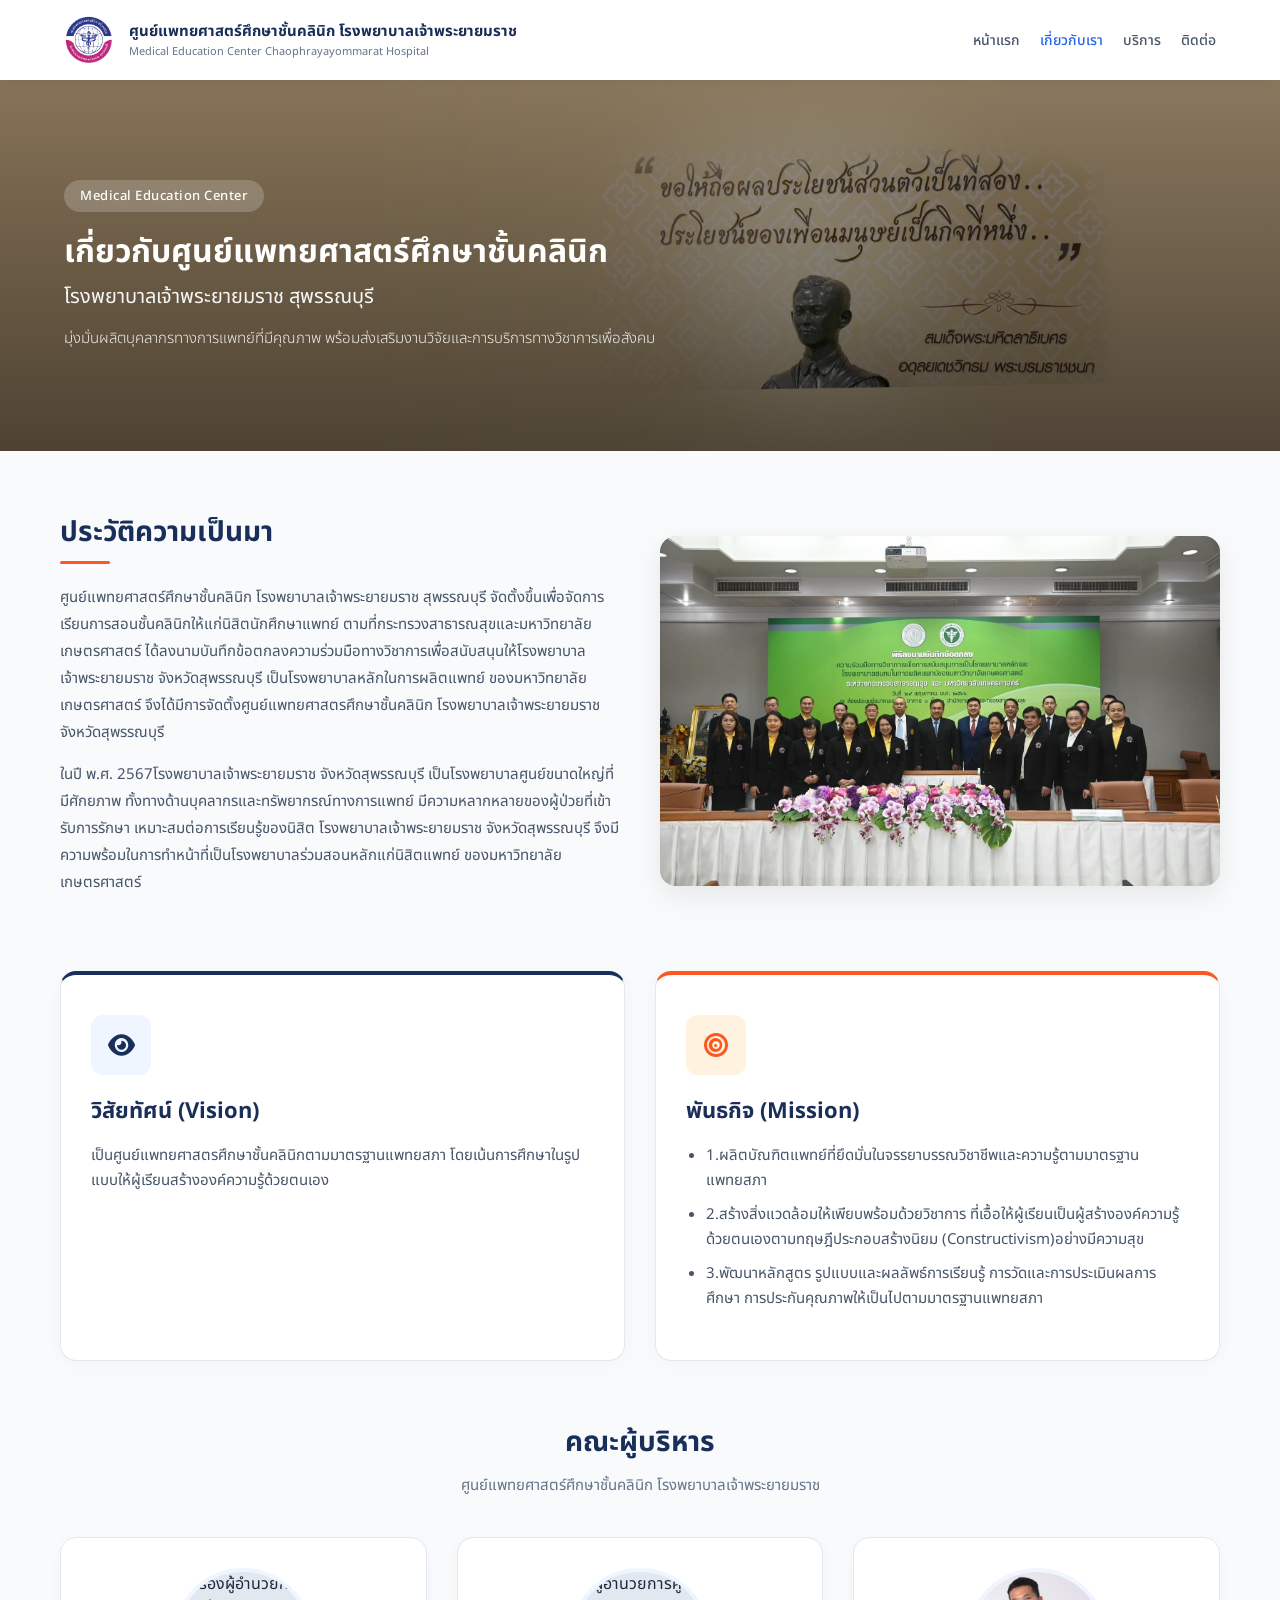
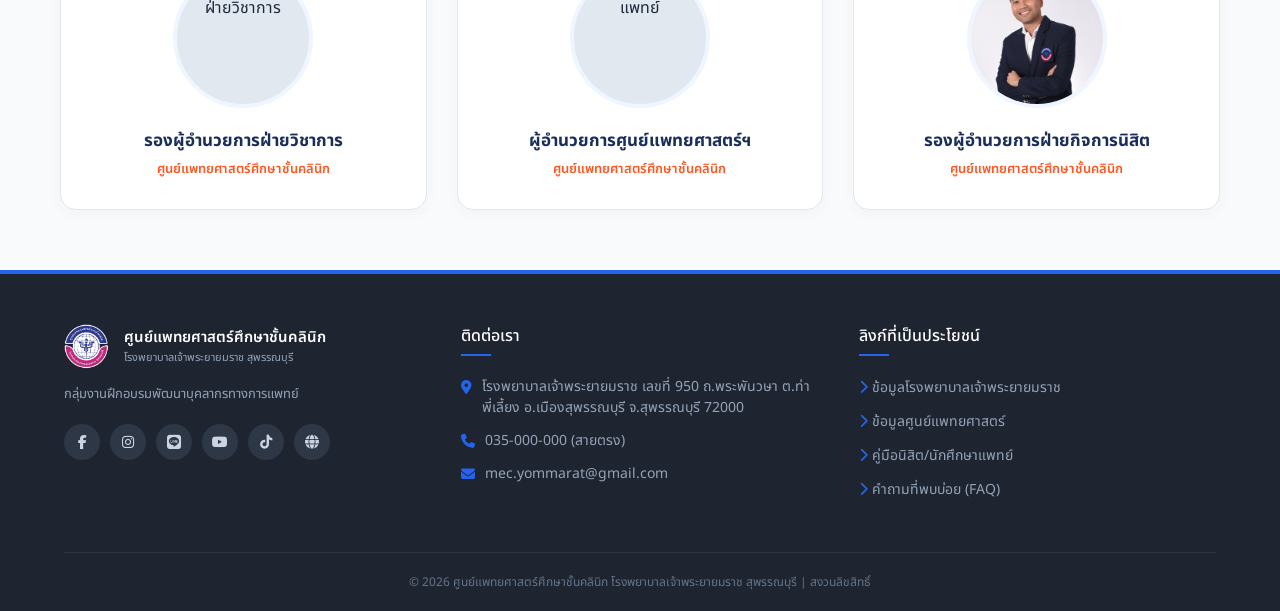
==== about.html @ f5c7bb31 "Add files via upload" ====
<!DOCTYPE html>
<html lang="th">
<head>
    <meta charset="UTF-8">
    <meta name="viewport" content="width=device-width, initial-scale=1.0">
    <title>เกี่ยวกับเรา - ศูนย์แพทยศาสตร์ศึกษาชั้นคลินิก</title>
    
    <!-- ฟอนต์ Noto Sans Thai และ Font Awesome -->
    <link rel="preconnect" href="https://fonts.googleapis.com">
    <link href="https://fonts.googleapis.com/css2?family=Noto+Sans+Thai:wght@300;400;500;600;700&display=swap" rel="stylesheet">
    <link rel="stylesheet" href="https://cdnjs.cloudflare.com/ajax/libs/font-awesome/6.4.0/css/all.min.css">
    
    <style>
        * {
            box-sizing: border-box;
            margin: 0;
            padding: 0;
        }

        body {
            font-family: 'Noto Sans Thai', sans-serif;
            background-color: #f8fafc;
            color: #1e293b;
            display: flex;
            flex-direction: column;
            min-height: 100vh;
        }

        /* --- Navbar Styles --- */
        .navbar {
            background-color: #ffffff;
            box-shadow: 0 2px 10px rgba(0,0,0,0.05);
            padding: 15px 5%;
            display: flex;
            justify-content: space-between;
            align-items: center;
            position: sticky;
            top: 0;
            z-index: 1000;
        }
        .logo-box {
            display: flex;
            align-items: center;
            gap: 15px;
        }
        .logo-box img {
            height: 50px;
            width: auto;
        }
        .logo-box h3 {
            font-size: 15px;
            color: #1a2e5a;
            font-weight: 700;
            margin: 0;
        }
        .logo-box p {
            font-size: 11px;
            color: #64748b;
            margin: 0;
        }
        .navbar ul {
            display: flex;
            list-style: none;
            gap: 20px;
        }
        .navbar a {
            color: #475569;
            text-decoration: none;
            font-size: 14px;
            font-weight: 500;
            transition: color 0.2s;
        }
        .navbar a:hover, .navbar a.active {
            color: #2563eb;
        }

        /* --- Hero Section Styles --- */
        .hero {
            background: linear-gradient(rgba(0, 0, 0, 0.3),rgba(0, 0, 0, 0.6)), url('Home.jpg') no-repeat center center/cover;
            padding: 100px 5%;
            color: #ffffff;
            position: relative;
            text-align: left;
            display: flex;
            justify-content: flex-start;
            align-items: center;
        }
        .hero-content {
            max-width: 800px;
            width: 100%;
        }
        .hero-tag {
            background: rgba(255, 255, 255, 0.2);
            padding: 6px 16px;
            border-radius: 20px;
            font-size: 13px;
            font-weight: 500;
            letter-spacing: 0.5px;
            display: inline-block;
            margin-bottom: 20px;
            backdrop-filter: blur(4px);
        }
        .hero h1 {
            font-size: 32px;
            font-weight: 700;
            margin-bottom: 8px;
            line-height: 1.3;
        }
        .hero h2 {
            font-size: 20px;
            font-weight: 400;
            margin-bottom: 15px;
            opacity: 0.95;
        }
        .hero p {
            font-size: 15px;
            font-weight: 300;
            line-height: 1.6;
            opacity: 0.9;
        }

        /* --- About Main Section --- */
        .about-section {
            max-width: 1200px;
            width: 100%;
            margin: 0 auto;
            padding: 60px 20px;
            flex: 1;
        }

        /* ประวัติความเป็นมา */
        .history-grid {
            display: grid;
            grid-template-columns: 1fr 1fr;
            gap: 40px;
            align-items: center;
            margin-bottom: 60px;
        }
        .history-text h2 {
            font-size: 28px;
            color: #1a2e5a;
            font-weight: 700;
            margin-bottom: 20px;
            position: relative;
            padding-bottom: 10px;
        }
        .history-text h2::after {
            content: '';
            position: absolute;
            left: 0;
            bottom: 0;
            width: 50px;
            height: 3px;
            background-color: #ff5722;
            border-radius: 2px;
        }
        .history-text p {
            font-size: 15px;
            color: #475569;
            line-height: 1.8;
            margin-bottom: 15px;
        }
        .history-img {
            border-radius: 16px;
            overflow: hidden;
            box-shadow: 0 10px 30px rgba(0,0,0,0.08);
            height: 350px;
            background-color: #cbd5e1;
        }
        .history-img img {
            width: 100%;
            height: 100%;
            object-fit: cover;
        }

        /* วิสัยทัศน์ & พันธกิจ (Vision & Mission) */
        .vm-grid {
            display: grid;
            grid-template-columns: 1fr 1fr;
            gap: 30px;
            margin-bottom: 60px;
        }
        .vm-card {
            background: #ffffff;
            padding: 40px 30px;
            border-radius: 16px;
            box-shadow: 0 4px 20px rgba(0,0,0,0.03);
            border: 1px solid #e2e8f0;
            border-top: 4px solid #1a2e5a;
            transition: transform 0.2s;
        }
        .vm-card:hover {
            transform: translateY(-5px);
        }
        .vm-card.mission {
            border-top-color: #ff5722;
        }
        .vm-icon {
            width: 60px;
            height: 60px;
            border-radius: 12px;
            background: #eff6ff;
            color: #1a2e5a;
            display: flex;
            align-items: center;
            justify-content: center;
            font-size: 24px;
            margin-bottom: 20px;
        }
        .vm-card.mission .vm-icon {
            background: #fff3e0;
            color: #ff5722;
        }
        .vm-card h3 {
            font-size: 22px;
            color: #1a2e5a;
            font-weight: 700;
            margin-bottom: 15px;
        }
        .vm-card p, .vm-card ul {
            font-size: 15px;
            color: #475569;
            line-height: 1.7;
        }
        .vm-card ul {
            padding-left: 20px;
        }
        .vm-card ul li {
            margin-bottom: 8px;
        }

        /* ผู้บริหารองค์กร (Executive Team) */
        .exec-section {
            text-align: center;
        }
        .exec-section h2 {
            font-size: 28px;
            color: #1a2e5a;
            font-weight: 700;
            margin-bottom: 10px;
        }
        .exec-subtitle {
            font-size: 15px;
            color: #64748b;
            margin-bottom: 40px;
        }
        .exec-grid {
            display: grid;
            grid-template-columns: repeat(auto-fit, minmax(260px, 1fr));
            gap: 30px;
        }
        .exec-card {
            background: #ffffff;
            border-radius: 16px;
            padding: 30px 20px;
            box-shadow: 0 4px 15px rgba(0,0,0,0.03);
            border: 1px solid #e2e8f0;
            transition: transform 0.2s;
        }
        .exec-card:hover {
            transform: translateY(-5px);
        }
        .exec-avatar {
            width: 140px;
            height: 140px;
            border-radius: 50%;
            margin: 0 auto 20px auto;
            overflow: hidden;
            background-color: #e2e8f0;
            border: 4px solid #eff6ff;
        }
        .exec-avatar img {
            width: 100%;
            height: 100%;
            object-fit: cover;
        }
        .exec-card h4 {
            font-size: 17px;
            color: #1a2e5a;
            font-weight: 700;
            margin-bottom: 5px;
        }
        .exec-card p {
            font-size: 13px;
            color: #ff5722;
            font-weight: 600;
        }

        /* --- Footer Styles --- */
        .footer {
            background-color: #1e2530;
            color: #94a3b8;
            padding: 50px 5% 20px 5%;
            font-size: 14px;
            border-top: 4px solid #2563eb;
            margin-top: auto;
        }
        .footer-container {
            display: flex;
            justify-content: space-between;
            flex-wrap: wrap;
            gap: 40px;
            max-width: 1200px;
            margin: 0 auto 40px auto;
        }
        .footer-col {
            flex: 1;
            min-width: 280px;
        }
        .footer-logo {
            display: flex;
            align-items: center;
            gap: 15px;
            margin-bottom: 15px;
        }
        .footer-logo img {
            height: 45px;
        }
        .footer-logo h4 {
            color: #ffffff;
            font-size: 15px;
            margin: 0;
            font-weight: 600;
        }
        .footer-logo p {
            font-size: 11px;
            margin: 0;
        }
        .footer-desc {
            font-size: 13px;
            margin-bottom: 20px;
            line-height: 1.6;
        }
        .footer-social {
            display: flex;
            gap: 10px;
        }
        .footer-social a {
            background: #2e3746;
            color: #cbd5e1;
            width: 36px;
            height: 36px;
            border-radius: 50%;
            display: flex;
            align-items: center;
            justify-content: center;
            text-decoration: none;
            transition: background 0.2s, color 0.2s;
        }
        .footer-social a:hover {
            background: #2563eb;
            color: #fff;
        }
        .footer-col h3 {
            color: #ffffff;
            font-size: 16px;
            margin-bottom: 20px;
            font-weight: 500;
            position: relative;
            padding-bottom: 8px;
        }
        .footer-col h3::after {
            content: '';
            position: absolute;
            left: 0;
            bottom: 0;
            width: 30px;
            height: 2px;
            background-color: #2563eb;
        }
        .footer-col ul {
            list-style: none;
        }
        .footer-col ul li {
            margin-bottom: 12px;
            display: flex;
            align-items: flex-start;
            gap: 10px;
            line-height: 1.5;
        }
        .footer-col ul li i {
            color: #2563eb;
            margin-top: 4px;
        }
        .footer-links a {
            color: #94a3b8;
            text-decoration: none;
            transition: color 0.2s;
        }
        .footer-links a:hover {
            color: #ffffff;
        }
        .footer-bottom {
            text-align: center;
            padding-top: 20px;
            border-top: 1px solid #2e3746;
            font-size: 12px;
            color: #64748b;
        }

        /* 📱 เพิ่มและปรับปรุงระบบ Responsive สำหรับสมาร์ตโฟนเต็มรูปแบบ */
@media (max-width: 768px) {
    /* 1. ปรับ Navbar และโลโก้ให้พอดีจอมือถือ */
    .navbar {
        flex-direction: column;
        gap: 15px;
        padding: 15px 20px;
    }
    .logo-box {
        flex-direction: row;
        text-align: left;
    }
    .logo-box h3 {
        font-size: 13px;
    }
    .logo-box p {
        font-size: 10px;
    }
    .navbar ul {
        gap: 12px;
        flex-wrap: wrap;
        justify-content: center;
        width: 100%;
    }
    .navbar a {
        font-size: 13px;
    }

    /* 2. ปรับ Hero Banner ย่อสเกลตัวอักษรและระยะ Padding */
    .hero {
        padding: 60px 20px;
    }
    .hero h1 {
        font-size: 24px;
    }
    .hero h2 {
        font-size: 16px;
    }
    .hero p {
        font-size: 14px;
    }

    /* 3. จัดระเบียบเนื้อหาประวัติ วิสัยทัศน์ และคณะผู้บริหารเป็นแนวตั้ง */
    .history-grid, .vm-grid {
        grid-template-columns: 1fr;
        gap: 25px;
    }
    .history-img {
        height: 220px;
    }
    .vm-card {
        padding: 25px 20px;
    }
    .exec-grid {
        grid-template-columns: 1fr;
        gap: 20px;
    }

    /* 4. ปรับ Footer ให้เรียงลงมาพอดีมือถือ */
    .footer-container {
        flex-direction: column;
        gap: 30px;
    }
    .footer-col {
        min-width: 100%;
    }
        }
    </style>
</head>
<body>

    <!-- Navbar -->
    <nav class="navbar">
        <div class="logo-box">
            <img src="logo_mec.png" alt="MEC Logo">
            <div>
                <h3>ศูนย์แพทยศาสตร์ศึกษาชั้นคลินิก โรงพยาบาลเจ้าพระยายมราช</h3>
                <p>Medical Education Center Chaophrayayommarat Hospital</p>
            </div>
        </div>
        <ul>
            <li><a href="index.html">หน้าแรก</a></li>
            <li><a href="about.html" class="active">เกี่ยวกับเรา</a></li>
            <li><a href="service.html">บริการ</a></li>
            <li><a href="#">ติดต่อ</a></li>
        </ul>
    </nav>

    <!-- Hero Banner -->
    <section class="hero">
        <div class="hero-content">
            <span class="hero-tag">Medical Education Center</span>
            <h1>เกี่ยวกับศูนย์แพทยศาสตร์ศึกษาชั้นคลินิก</h1>
            <h2>โรงพยาบาลเจ้าพระยายมราช สุพรรณบุรี</h2>
            <p>มุ่งมั่นผลิตบุคลากรทางการแพทย์ที่มีคุณภาพ พร้อมส่งเสริมงานวิจัยและการบริการทางวิชาการเพื่อสังคม</p>
        </div>
    </section>

    <!-- About Main Section -->
    <main class="about-section">
        
        <!-- ประวัติความเป็นมา -->
        <div class="history-grid">
            <div class="history-text">
                <h2>ประวัติความเป็นมา</h2>
                <p>ศูนย์แพทยศาสตร์ศึกษาชั้นคลินิก โรงพยาบาลเจ้าพระยายมราช สุพรรณบุรี จัดตั้งขึ้นเพื่อจัดการเรียนการสอนชั้นคลินิกให้แก่นิสิตนักศึกษาแพทย์ ตามที่กระทรวงสาธารณสุขและมหาวิทยาลัยเกษตรศาสตร์ ได้ลงนามบันทึกข้อตกลงความร่วมมือทางวิชาการเพื่อสนับสนุนให้โรงพยาบาลเจ้าพระยายมราช จังหวัดสุพรรณบุรี เป็นโรงพยาบาลหลักในการผลิตแพทย์ ของมหาวิทยาลัยเกษตรศาสตร์ จึงได้มีการจัดตั้งศูนย์แพทยศาสตรศึกษาชั้นคลินิก โรงพยาบาลเจ้าพระยายมราช จังหวัดสุพรรณบุรี</p>
                <p>ในปี พ.ศ. 2567โรงพยาบาลเจ้าพระยายมราช จังหวัดสุพรรณบุรี เป็นโรงพยาบาลศูนย์ขนาดใหญ่ที่มีศักยภาพ ทั้งทางด้านบุคลากรและทรัพยากรณ์ทางการแพทย์ มีความหลากหลายของผู้ป่วยที่เข้ารับการรักษา เหมาะสมต่อการเรียนรู้ของนิสิต โรงพยาบาลเจ้าพระยายมราช จังหวัดสุพรรณบุรี จึงมีความพร้อมในการทำหน้าที่เป็นโรงพยาบาลร่วมสอนหลักแก่นิสิตแพทย์ ของมหาวิทยาลัยเกษตรศาสตร์</p>
            </div>
            <div class="history-img">
                <img src="about-building.jpg" alt="อาคารศูนย์แพทยศาสตร์ศึกษาชั้นคลินิก">
            </div>
        </div>

        <!-- วิสัยทัศน์ และ พันธกิจ -->
        <div class="vm-grid">
            <div class="vm-card">
                <div class="vm-icon"><i class="fa-solid fa-eye"></i></div>
                <h3>วิสัยทัศน์ (Vision)</h3>
                <p>เป็นศูนย์แพทยศาสตรศึกษาชั้นคลินิกตามมาตรฐานแพทยสภา โดยเน้นการศึกษาในรูปแบบให้ผู้เรียนสร้างองค์ความรู้ด้วยตนเอง</p>
            </div>
            <div class="vm-card mission">
                <div class="vm-icon"><i class="fa-solid fa-bullseye"></i></div>
                <h3>พันธกิจ (Mission)</h3>
                <ul>
                    <li>1.ผลิตบัณฑิตแพทย์ที่ยึดมั่นในจรรยาบรรณวิชาชีพและความรู้ตามมาตรฐานแพทยสภา</li>
                    <li>2.สร้างสิ่งแวดล้อมให้เพียบพร้อมด้วยวิชาการ ที่เอื้อให้ผู้เรียนเป็นผู้สร้างองค์ความรู้ด้วยตนเองตามทฤษฎีประกอบสร้างนิยม (Constructivism)อย่างมีความสุข</li>
                    <li>3.พัฒนาหลักสูตร รูปแบบและผลลัพธ์การเรียนรู้ การวัดและการประเมินผลการศึกษา การประกันคุณภาพให้เป็นไปตามมาตรฐานแพทยสภา</li>
                </ul>
            </div>
        </div>

        <!-- ทำเนียบผู้บริหาร -->
        <div class="exec-section">
            <h2>คณะผู้บริหาร</h2>
            <p class="exec-subtitle">ศูนย์แพทยศาสตร์ศึกษาชั้นคลินิก โรงพยาบาลเจ้าพระยายมราช</p>
            
            <div class="exec-grid">
                <div class="exec-card">
                    <div class="exec-avatar">
                        <img src="วีรภัทร พาพันธุ์เรือง.jpg" alt="รองผู้อำนวยการฝ่ายวิชาการ">
                    </div>
                    <h4>รองผู้อำนวยการฝ่ายวิชาการ</h4>
                    <p>ศูนย์แพทยศาสตร์ศึกษาชั้นคลินิก</p>
                </div>
                <div class="exec-card">
                    <div class="exec-avatar">
                        <img src="พญ.ชลธิศ นาคา.jpg" alt="ผู้อำนวยการศูนย์แพทย์">
                    </div>
                    <h4>ผู้อำนวยการศูนย์แพทยศาสตร์ฯ</h4>
                    <p>ศูนย์แพทยศาสตร์ศึกษาชั้นคลินิก</p>
                </div>
                <div class="exec-card">
                    <div class="exec-avatar">
                        <img src="นพ.ณัฏฐ์ เกียรติอภิวสุ.jpg" alt="รองผู้อำนวยการฝ่ายกิจการนิสิต">
                    </div>
                    <h4>รองผู้อำนวยการฝ่ายกิจการนิสิต</h4>
                    <p>ศูนย์แพทยศาสตร์ศึกษาชั้นคลินิก</p>
                </div>
            </div>
        </div>

    </main>

    <!-- Footer -->
    <footer class="footer">
        <div class="footer-container">
            <div class="footer-col footer-about">
                <div class="footer-logo">
                    <img src="logo_mec.png" alt="MEC Logo">
                    <div>
                        <h4>ศูนย์แพทยศาสตร์ศึกษาชั้นคลินิก</h4>
                        <p>โรงพยาบาลเจ้าพระยายมราช สุพรรณบุรี</p>
                    </div>
                </div>
                <p class="footer-desc">กลุ่มงานฝึกอบรมพัฒนาบุคลากรทางการแพทย์</p>
                <div class="footer-social">
                    <a href="https://www.facebook.com/MEC.YRH/" title="Facebook"><i class="fa-brands fa-facebook-f"></i></a>
                    <a href="#" title="Instagram"><i class="fa-brands fa-instagram"></i></a>
                    <a href="#" title="Line"><i class="fa-brands fa-line"></i></a>
                    <a href="#" title="YouTube"><i class="fa-brands fa-youtube"></i></a>
                    <a href="#" title="TikTok"><i class="fa-brands fa-tiktok"></i></a>
                    <a href="#" title="Website"><i class="fa-solid fa-globe"></i></a>
                </div>
            </div>

            <div class="footer-col footer-contact">
                <h3>ติดต่อเรา</h3>
                <ul>
                    <li>
                        <i class="fa-solid fa-location-dot"></i>
                        <span>โรงพยาบาลเจ้าพระยายมราช เลขที่ 950 ถ.พระพันวษา ต.ท่าพี่เลี้ยง อ.เมืองสุพรรณบุรี จ.สุพรรณบุรี 72000</span>
                    </li>
                    <li>
                        <i class="fa-solid fa-phone"></i>
                        <span>035-000-000 (สายตรง)</span>
                    </li>
                    <li>
                        <i class="fa-solid fa-envelope"></i>
                        <span>mec.yommarat@gmail.com</span>
                    </li>
                </ul>
            </div>

            <div class="footer-col footer-links">
                <h3>ลิงก์ที่เป็นประโยชน์</h3>
                <ul class="footer-links">
                    <li><a href="#"><i class="fa-solid fa-chevron-right"></i> ข้อมูลโรงพยาบาลเจ้าพระยายมราช</a></li>
                    <li><a href="#"><i class="fa-solid fa-chevron-right"></i> ข้อมูลศูนย์แพทยศาสตร์</a></li>
                    <li><a href="#"><i class="fa-solid fa-chevron-right"></i> คู่มือนิสิต/นักศึกษาแพทย์</a></li>
                    <li><a href="#"><i class="fa-solid fa-chevron-right"></i> คำถามที่พบบ่อย (FAQ)</a></li>
                </ul>
            </div>
        </div>

        <div class="footer-bottom">
            <p>© 2026 ศูนย์แพทยศาสตร์ศึกษาชั้นคลินิก โรงพยาบาลเจ้าพระยายมราช สุพรรณบุรี | สงวนลิขสิทธิ์</p>
        </div>
    </footer>

</body>
</html>
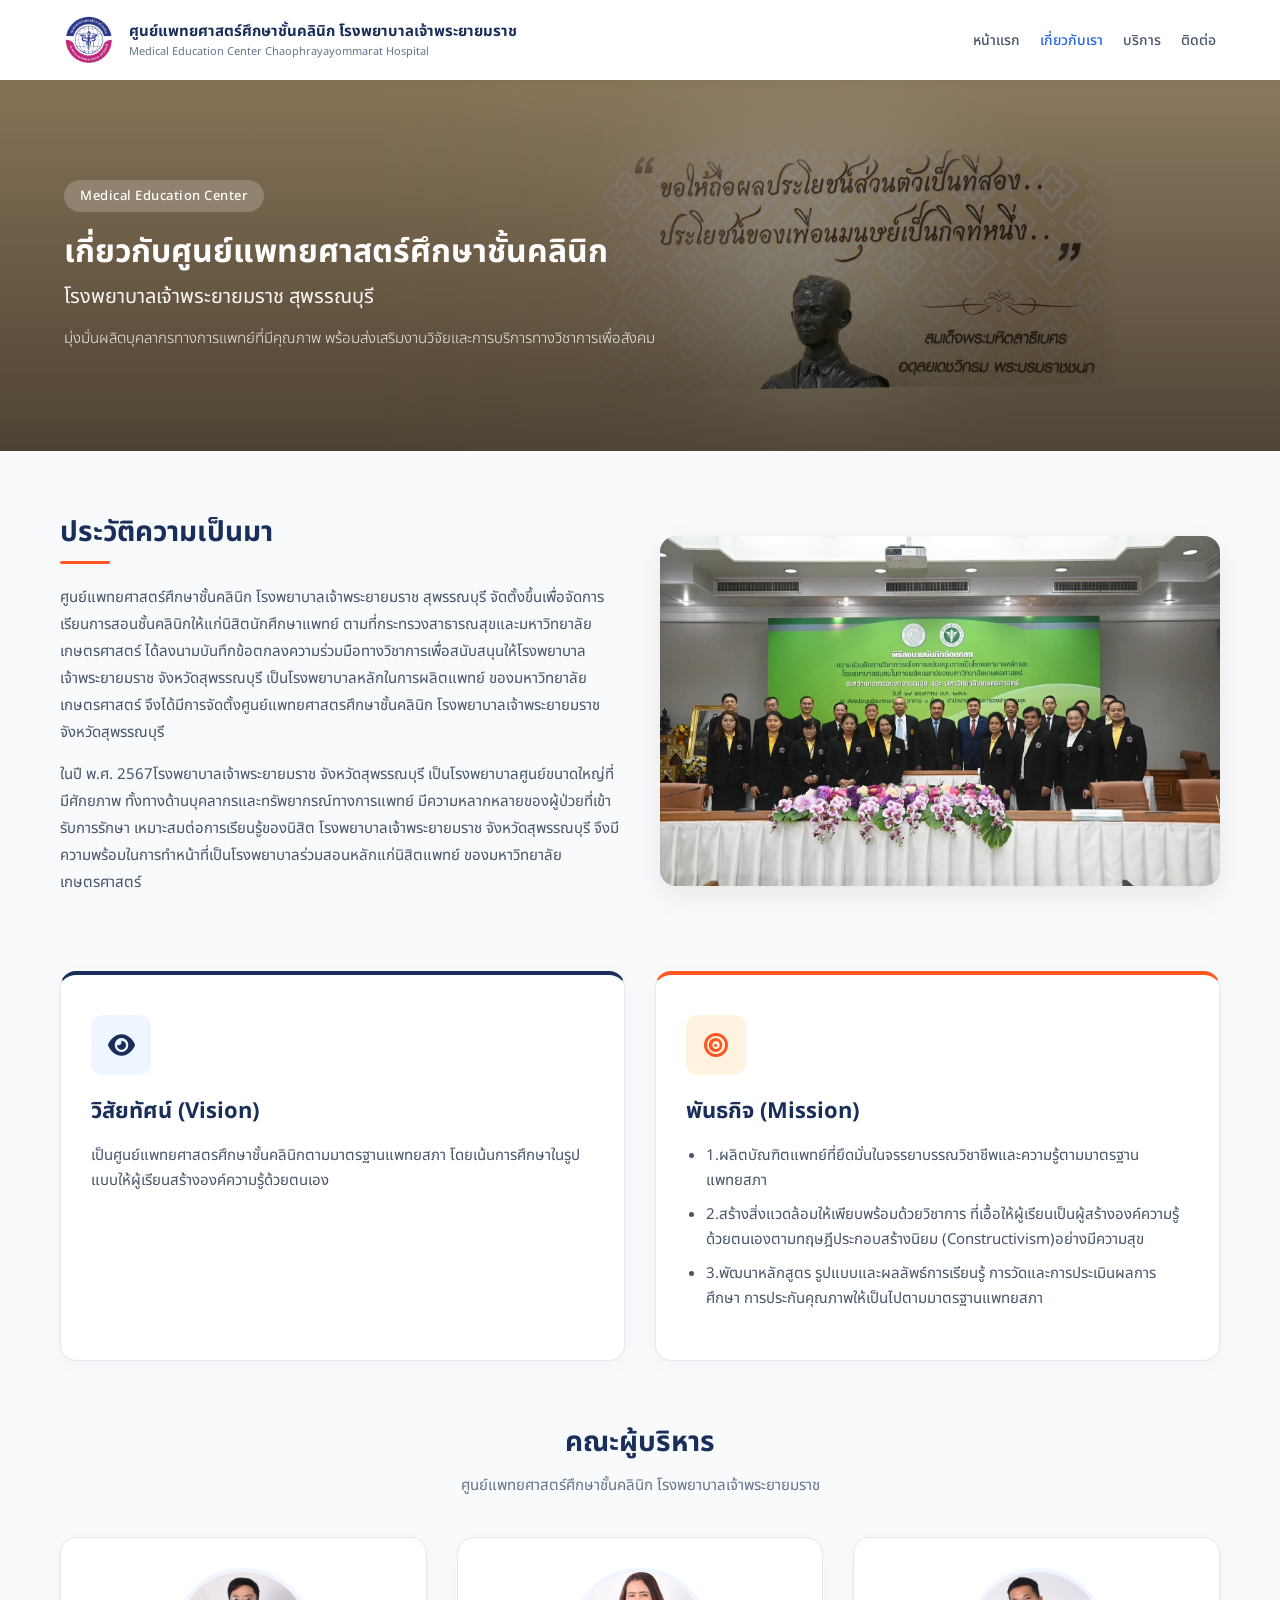
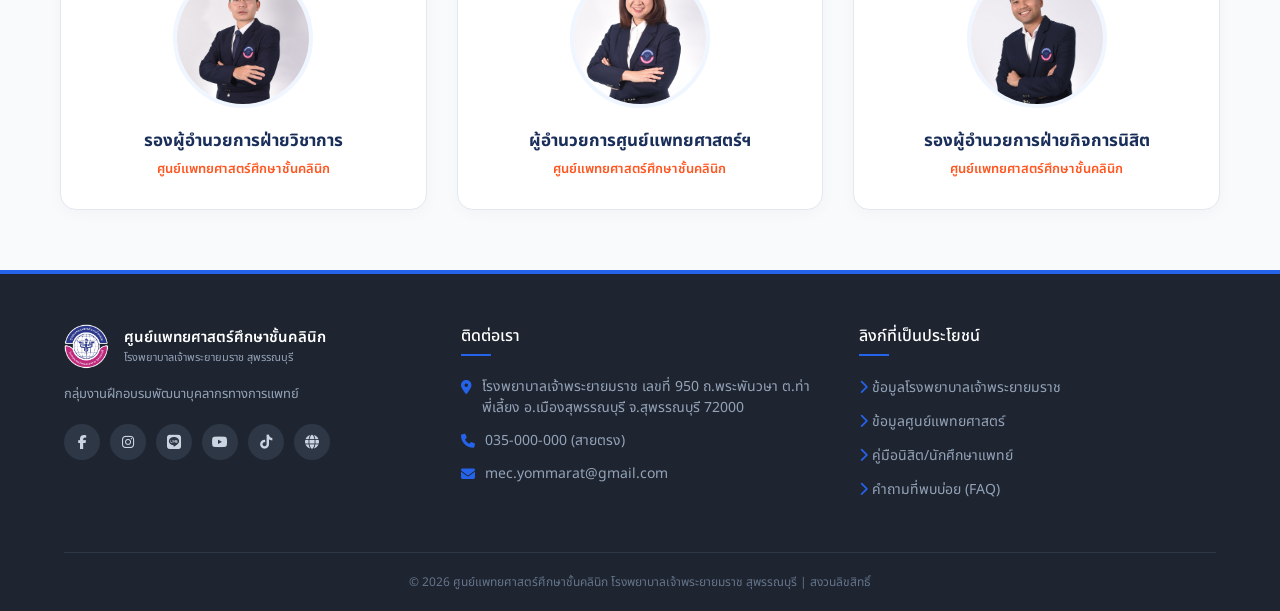
==== commit cfebc656: "Update about.html" ====
--- a/about.html
+++ b/about.html
@@ -537,14 +537,14 @@
             <div class="exec-grid">
                 <div class="exec-card">
                     <div class="exec-avatar">
-                        <img src="วีรภัทร พาพันธุ์เรือง.jpg" alt="รองผู้อำนวยการฝ่ายวิชาการ">
+                        <img src="วีรภัทร พาพันธุ์เรือง.JPG" alt="รองผู้อำนวยการฝ่ายวิชาการ">
                     </div>
                     <h4>รองผู้อำนวยการฝ่ายวิชาการ</h4>
                     <p>ศูนย์แพทยศาสตร์ศึกษาชั้นคลินิก</p>
                 </div>
                 <div class="exec-card">
                     <div class="exec-avatar">
-                        <img src="พญ.ชลธิศ นาคา.jpg" alt="ผู้อำนวยการศูนย์แพทย์">
+                        <img src="พญ.ชลธิศ นาคา.JPG" alt="ผู้อำนวยการศูนย์แพทย์">
                     </div>
                     <h4>ผู้อำนวยการศูนย์แพทยศาสตร์ฯ</h4>
                     <p>ศูนย์แพทยศาสตร์ศึกษาชั้นคลินิก</p>
@@ -618,4 +618,4 @@
     </footer>
 
 </body>
-</html>+</html>
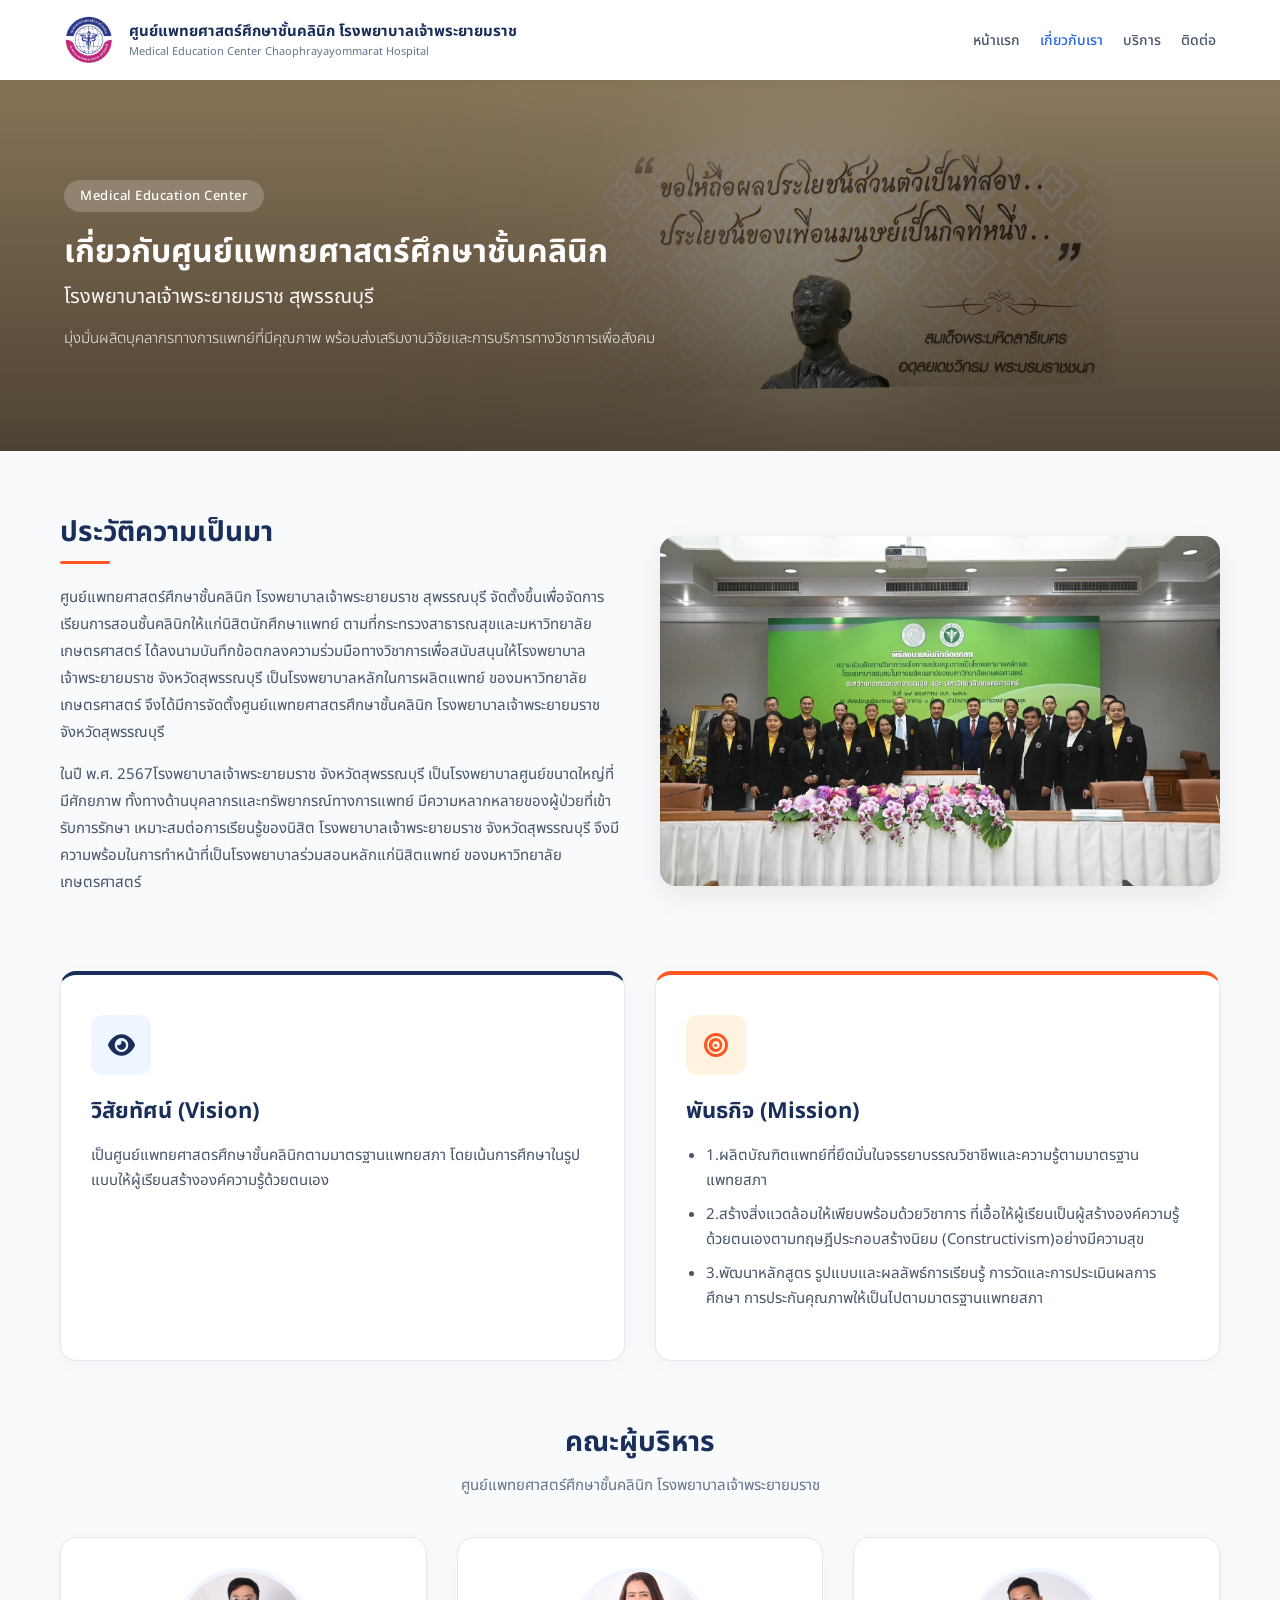
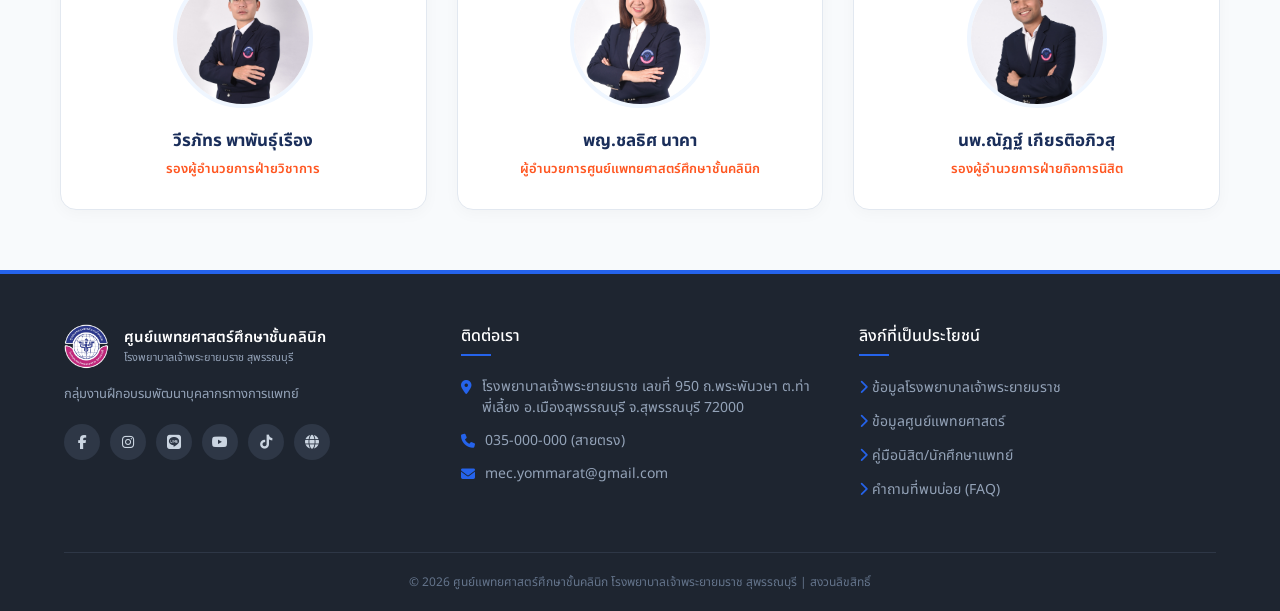
==== commit 4082e139: "Update about.html" ====
--- a/about.html
+++ b/about.html
@@ -537,24 +537,24 @@
             <div class="exec-grid">
                 <div class="exec-card">
                     <div class="exec-avatar">
-                        <img src="วีรภัทร พาพันธุ์เรือง.JPG" alt="รองผู้อำนวยการฝ่ายวิชาการ">
+                        <img src="V.JPG" alt="รองผู้อำนวยการฝ่ายวิชาการ">
                     </div>
-                    <h4>รองผู้อำนวยการฝ่ายวิชาการ</h4>
-                    <p>ศูนย์แพทยศาสตร์ศึกษาชั้นคลินิก</p>
+                    <h4>วีรภัทร พาพันธุ์เรือง</h4>
+                    <p>รองผู้อำนวยการฝ่ายวิชาการ</p>
                 </div>
                 <div class="exec-card">
                     <div class="exec-avatar">
-                        <img src="พญ.ชลธิศ นาคา.JPG" alt="ผู้อำนวยการศูนย์แพทย์">
+                        <img src="P.JPG" alt="ผู้อำนวยการศูนย์แพทย์">
                     </div>
-                    <h4>ผู้อำนวยการศูนย์แพทยศาสตร์ฯ</h4>
-                    <p>ศูนย์แพทยศาสตร์ศึกษาชั้นคลินิก</p>
+                    <h4>พญ.ชลธิศ นาคา</h4>
+                    <p>ผู้อำนวยการศูนย์แพทยศาสตร์ศึกษาชั้นคลินิก</p>
                 </div>
                 <div class="exec-card">
                     <div class="exec-avatar">
                         <img src="นพ.ณัฏฐ์ เกียรติอภิวสุ.jpg" alt="รองผู้อำนวยการฝ่ายกิจการนิสิต">
                     </div>
-                    <h4>รองผู้อำนวยการฝ่ายกิจการนิสิต</h4>
-                    <p>ศูนย์แพทยศาสตร์ศึกษาชั้นคลินิก</p>
+                    <h4>นพ.ณัฏฐ์ เกียรติอภิวสุ</h4>
+                    <p>รองผู้อำนวยการฝ่ายกิจการนิสิต</p>
                 </div>
             </div>
         </div>
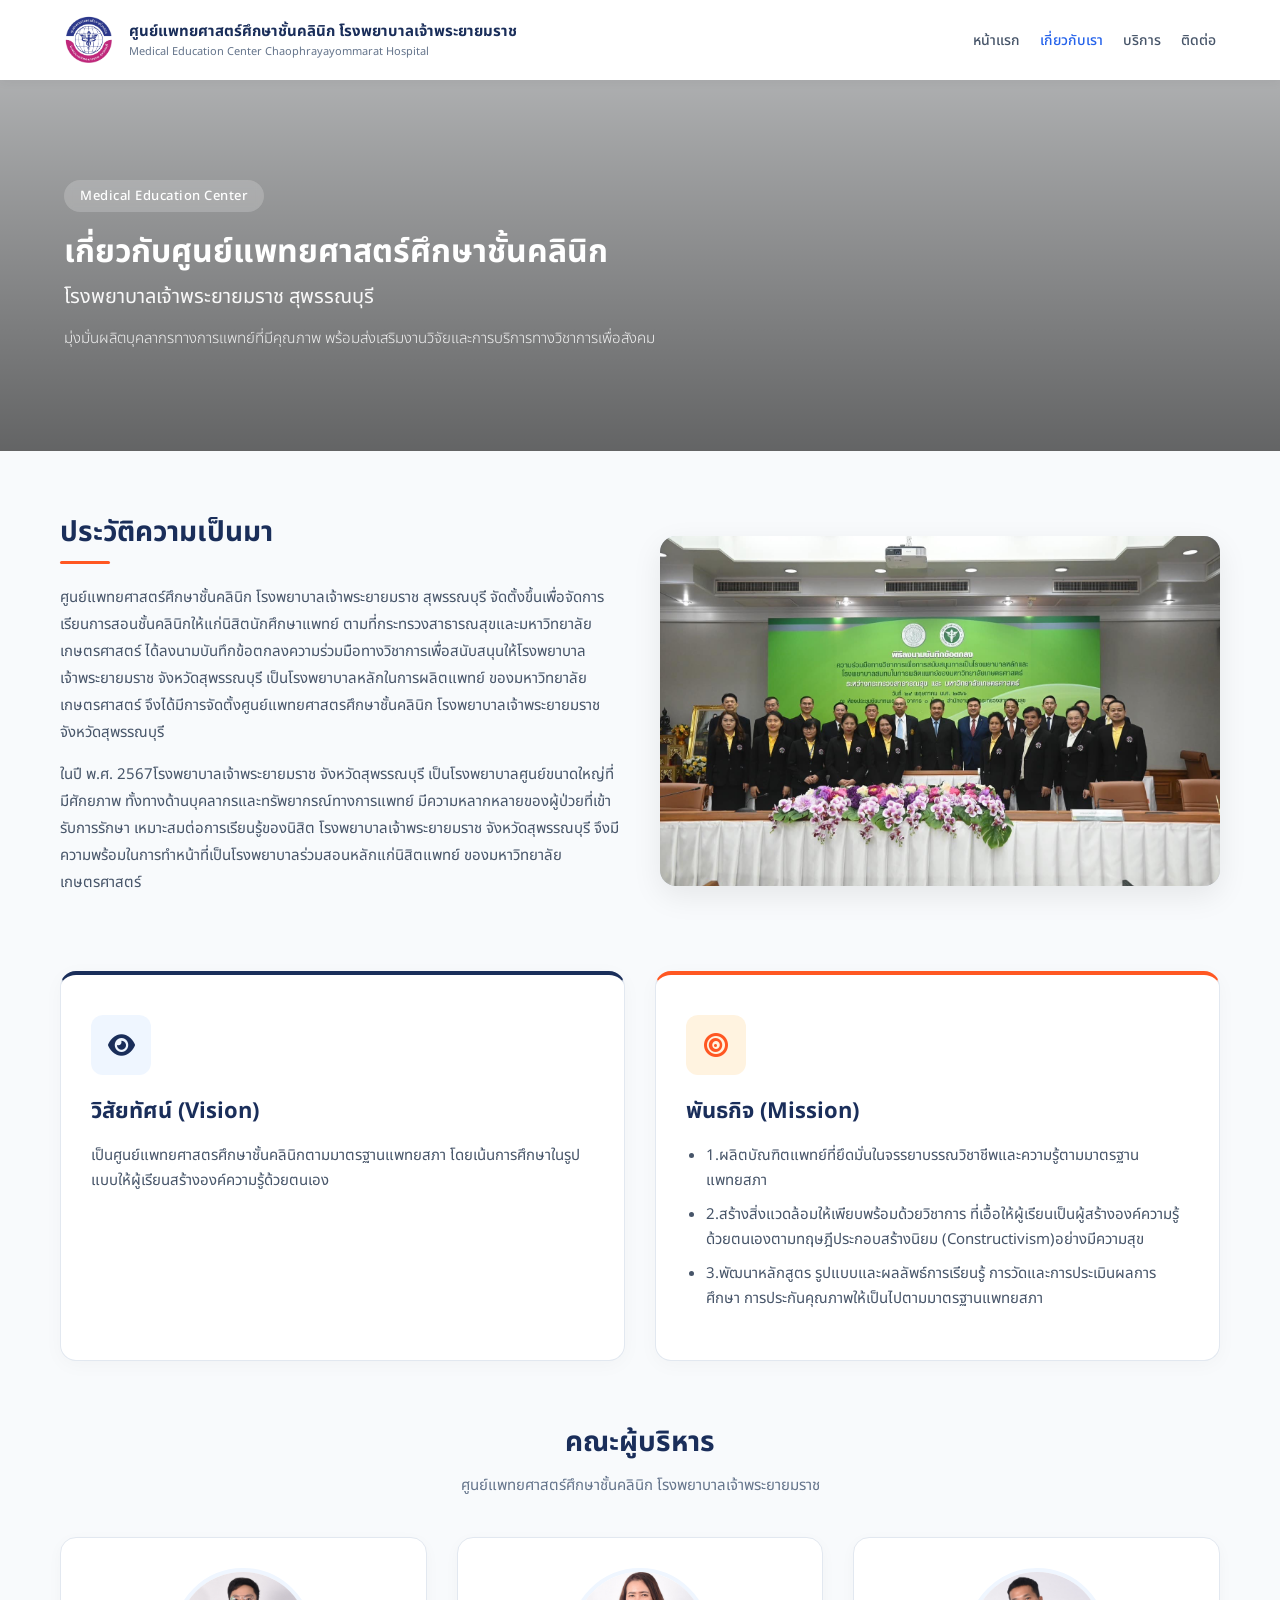
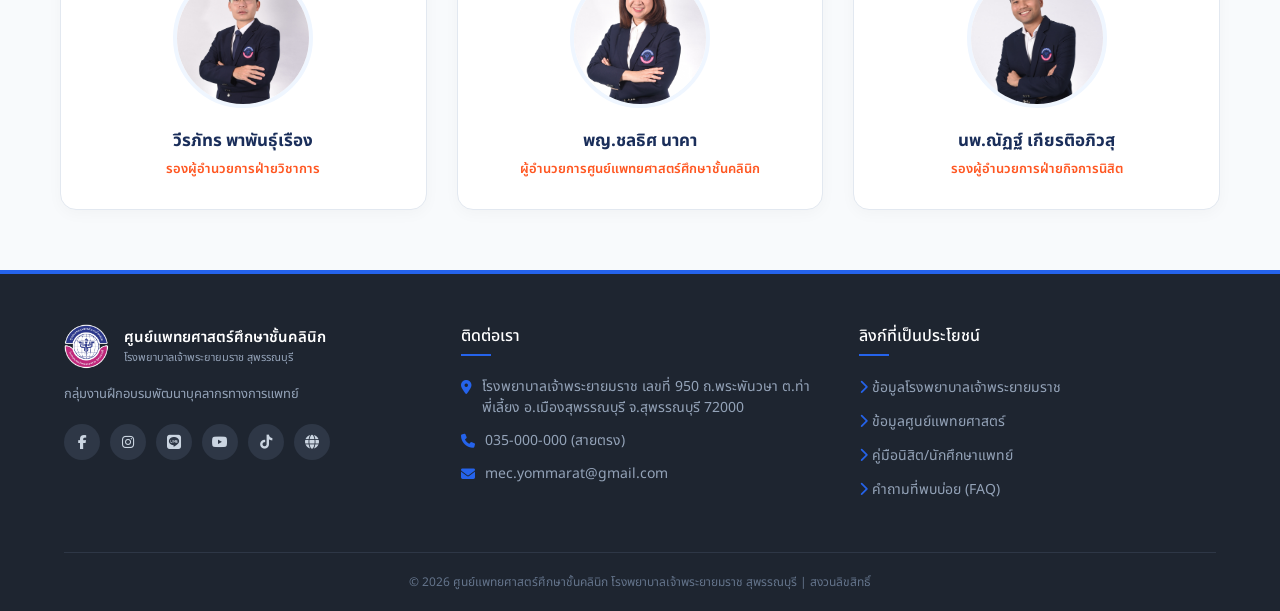
==== commit 32e9edc3: "Update about.html" ====
--- a/about.html
+++ b/about.html
@@ -76,7 +76,7 @@
 
         /* --- Hero Section Styles --- */
         .hero {
-            background: linear-gradient(rgba(0, 0, 0, 0.3),rgba(0, 0, 0, 0.6)), url('Home.jpg') no-repeat center center/cover;
+            background: linear-gradient(rgba(0, 0, 0, 0.3),rgba(0, 0, 0, 0.6)), url('bg-hero.jpg') no-repeat center center/cover;
             padding: 100px 5%;
             color: #ffffff;
             position: relative;
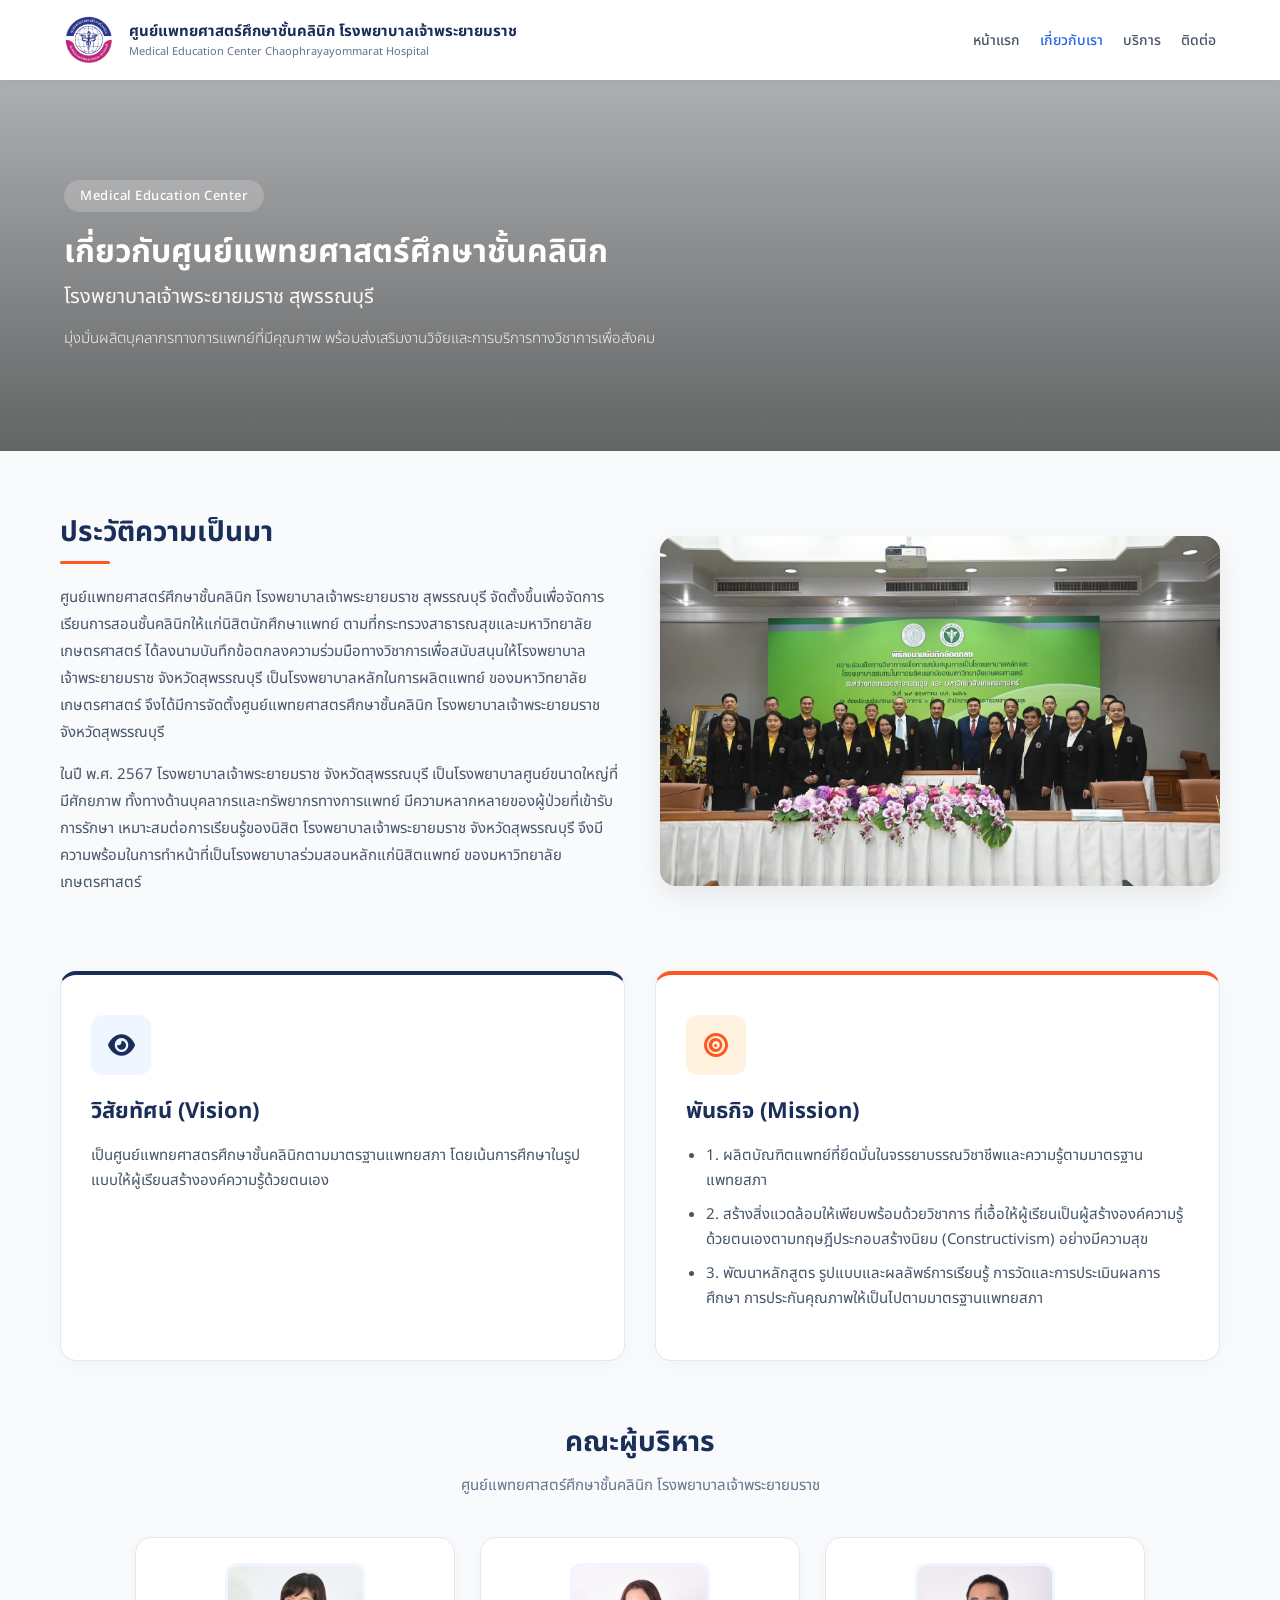
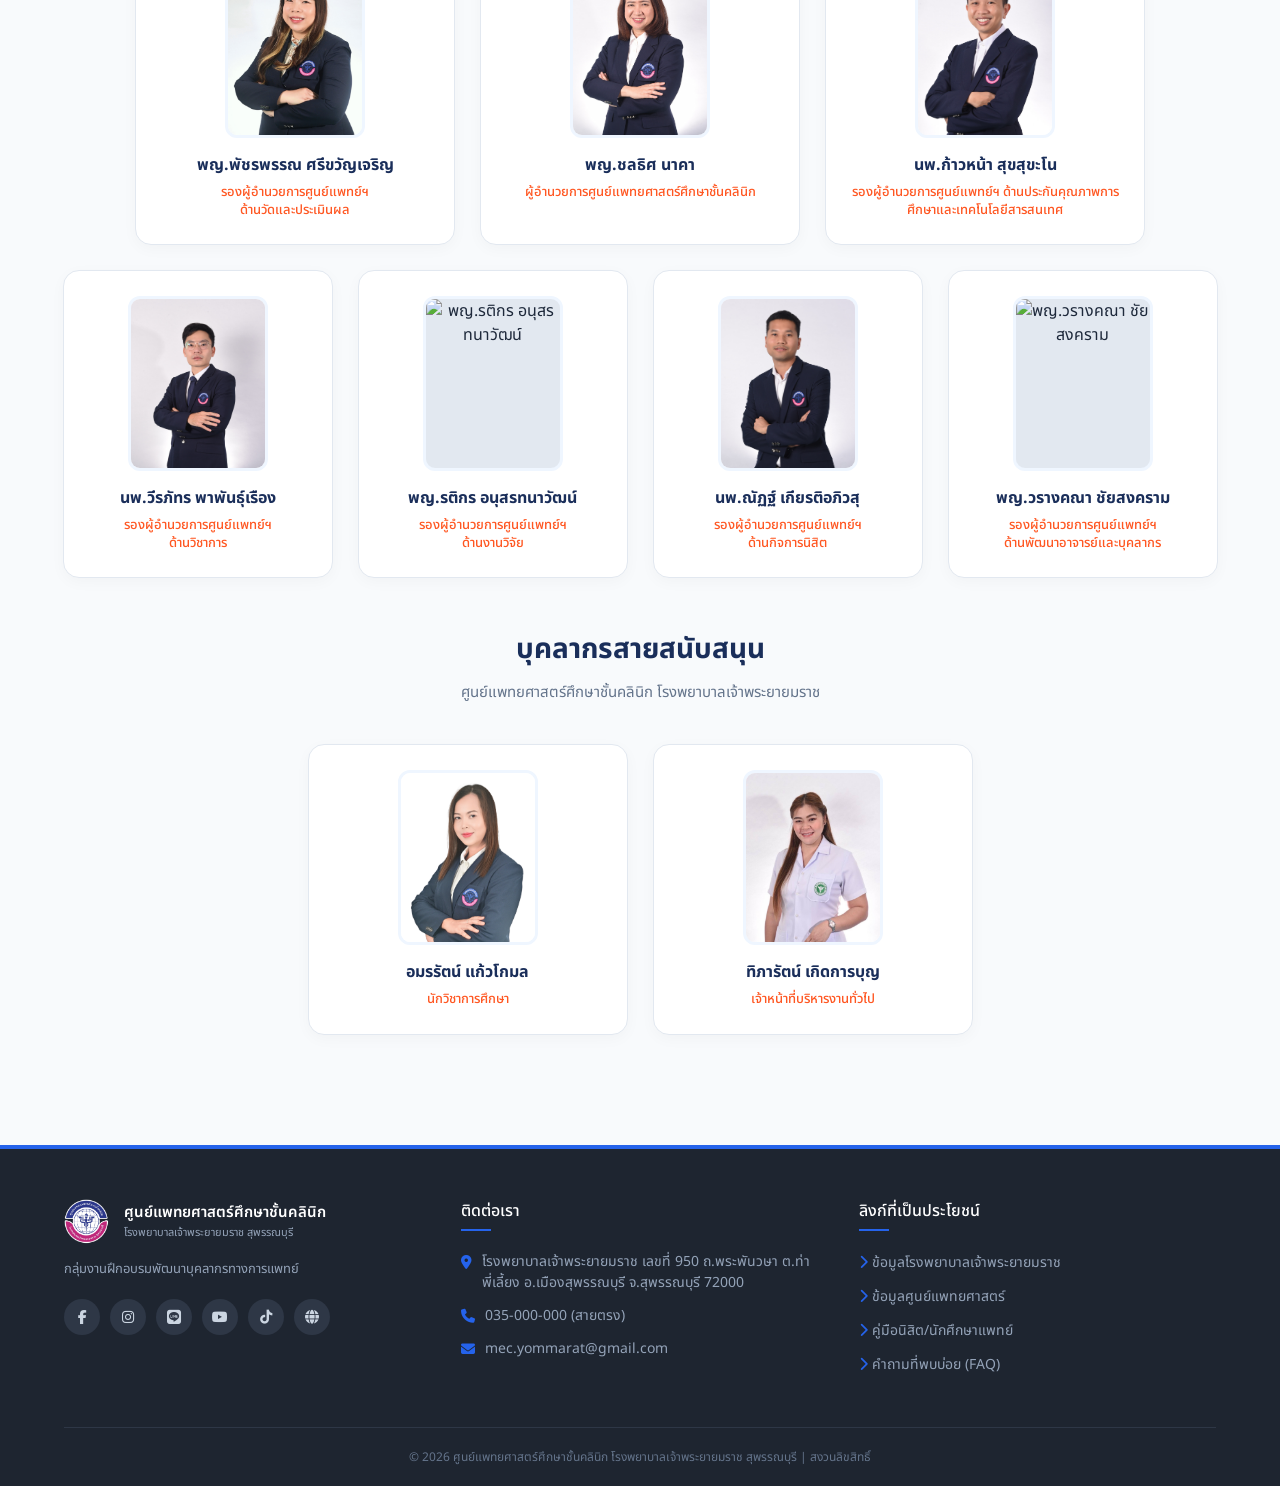
==== commit 85c398f5: "Add files via upload" ====
--- a/about.html
+++ b/about.html
@@ -229,9 +229,10 @@
             margin-bottom: 8px;
         }
 
-        /* ผู้บริหารองค์กร (Executive Team) */
+        /* ผู้บริหารองค์กร & บุคลากร (Executive & Support Team) */
         .exec-section {
             text-align: center;
+            margin-bottom: 50px;
         }
         .exec-section h2 {
             font-size: 28px;
@@ -244,30 +245,57 @@
             color: #64748b;
             margin-bottom: 40px;
         }
-        .exec-grid {
-            display: grid;
-            grid-template-columns: repeat(auto-fit, minmax(260px, 1fr));
-            gap: 30px;
-        }
+
+        /* Layout แถวผู้บริหารตามรูปภาพ */
+        .exec-row {
+            display: flex;
+            justify-content: center;
+            gap: 25px;
+            margin-bottom: 25px;
+            flex-wrap: wrap;
+        }
+
         .exec-card {
             background: #ffffff;
             border-radius: 16px;
-            padding: 30px 20px;
+            padding: 25px 15px;
             box-shadow: 0 4px 15px rgba(0,0,0,0.03);
             border: 1px solid #e2e8f0;
             transition: transform 0.2s;
-        }
+            display: flex;
+            flex-direction: column;
+            align-items: center;
+        }
+        
+        .exec-card.row-3 {
+            width: calc(33.33% - 20px);
+            min-width: 250px;
+            max-width: 320px;
+        }
+
+        .exec-card.row-4 {
+            width: calc(25% - 20px);
+            min-width: 230px;
+            max-width: 270px;
+        }
+
+        .exec-card.row-2 {
+            width: calc(33.33% - 20px);
+            min-width: 250px;
+            max-width: 320px;
+        }
+
         .exec-card:hover {
             transform: translateY(-5px);
         }
         .exec-avatar {
             width: 140px;
-            height: 140px;
-            border-radius: 50%;
-            margin: 0 auto 20px auto;
+            height: 175px;
+            border-radius: 12px;
+            margin: 0 auto 15px auto;
             overflow: hidden;
             background-color: #e2e8f0;
-            border: 4px solid #eff6ff;
+            border: 3px solid #eff6ff;
         }
         .exec-avatar img {
             width: 100%;
@@ -275,15 +303,16 @@
             object-fit: cover;
         }
         .exec-card h4 {
-            font-size: 17px;
+            font-size: 16px;
             color: #1a2e5a;
             font-weight: 700;
-            margin-bottom: 5px;
+            margin-bottom: 6px;
         }
         .exec-card p {
             font-size: 13px;
             color: #ff5722;
-            font-weight: 600;
+            font-weight: 500;
+            line-height: 1.4;
         }
 
         /* --- Footer Styles --- */
@@ -398,72 +427,69 @@
             color: #64748b;
         }
 
-        /* 📱 เพิ่มและปรับปรุงระบบ Responsive สำหรับสมาร์ตโฟนเต็มรูปแบบ */
-@media (max-width: 768px) {
-    /* 1. ปรับ Navbar และโลโก้ให้พอดีจอมือถือ */
-    .navbar {
-        flex-direction: column;
-        gap: 15px;
-        padding: 15px 20px;
-    }
-    .logo-box {
-        flex-direction: row;
-        text-align: left;
-    }
-    .logo-box h3 {
-        font-size: 13px;
-    }
-    .logo-box p {
-        font-size: 10px;
-    }
-    .navbar ul {
-        gap: 12px;
-        flex-wrap: wrap;
-        justify-content: center;
-        width: 100%;
-    }
-    .navbar a {
-        font-size: 13px;
-    }
-
-    /* 2. ปรับ Hero Banner ย่อสเกลตัวอักษรและระยะ Padding */
-    .hero {
-        padding: 60px 20px;
-    }
-    .hero h1 {
-        font-size: 24px;
-    }
-    .hero h2 {
-        font-size: 16px;
-    }
-    .hero p {
-        font-size: 14px;
-    }
-
-    /* 3. จัดระเบียบเนื้อหาประวัติ วิสัยทัศน์ และคณะผู้บริหารเป็นแนวตั้ง */
-    .history-grid, .vm-grid {
-        grid-template-columns: 1fr;
-        gap: 25px;
-    }
-    .history-img {
-        height: 220px;
-    }
-    .vm-card {
-        padding: 25px 20px;
-    }
-    .exec-grid {
-        grid-template-columns: 1fr;
-        gap: 20px;
-    }
-
-    /* 4. ปรับ Footer ให้เรียงลงมาพอดีมือถือ */
-    .footer-container {
-        flex-direction: column;
-        gap: 30px;
-    }
-    .footer-col {
-        min-width: 100%;
-    }
+        /* 📱 Responsive สำหรับสมาร์ตโฟน */
+        @media (max-width: 768px) {
+            .navbar {
+                flex-direction: column;
+                gap: 15px;
+                padding: 15px 20px;
+            }
+            .logo-box {
+                flex-direction: row;
+                text-align: left;
+            }
+            .logo-box h3 {
+                font-size: 13px;
+            }
+            .logo-box p {
+                font-size: 10px;
+            }
+            .navbar ul {
+                gap: 12px;
+                flex-wrap: wrap;
+                justify-content: center;
+                width: 100%;
+            }
+            .navbar a {
+                font-size: 13px;
+            }
+
+            .hero {
+                padding: 60px 20px;
+            }
+            .hero h1 {
+                font-size: 24px;
+            }
+            .hero h2 {
+                font-size: 16px;
+            }
+            .hero p {
+                font-size: 14px;
+            }
+
+            .history-grid, .vm-grid {
+                grid-template-columns: 1fr;
+                gap: 25px;
+            }
+            .history-img {
+                height: 220px;
+            }
+            .vm-card {
+                padding: 25px 20px;
+            }
+
+            .exec-card.row-3, .exec-card.row-4, .exec-card.row-2 {
+                width: 100%;
+                max-width: 100%;
+            }
+
+            .footer-container {
+                flex-direction: column;
+                gap: 30px;
+            }
+            .footer-col {
+                min-width: 100%;
+            }
         }
     </style>
 </head>
@@ -504,7 +530,7 @@
             <div class="history-text">
                 <h2>ประวัติความเป็นมา</h2>
                 <p>ศูนย์แพทยศาสตร์ศึกษาชั้นคลินิก โรงพยาบาลเจ้าพระยายมราช สุพรรณบุรี จัดตั้งขึ้นเพื่อจัดการเรียนการสอนชั้นคลินิกให้แก่นิสิตนักศึกษาแพทย์ ตามที่กระทรวงสาธารณสุขและมหาวิทยาลัยเกษตรศาสตร์ ได้ลงนามบันทึกข้อตกลงความร่วมมือทางวิชาการเพื่อสนับสนุนให้โรงพยาบาลเจ้าพระยายมราช จังหวัดสุพรรณบุรี เป็นโรงพยาบาลหลักในการผลิตแพทย์ ของมหาวิทยาลัยเกษตรศาสตร์ จึงได้มีการจัดตั้งศูนย์แพทยศาสตรศึกษาชั้นคลินิก โรงพยาบาลเจ้าพระยายมราช จังหวัดสุพรรณบุรี</p>
-                <p>ในปี พ.ศ. 2567โรงพยาบาลเจ้าพระยายมราช จังหวัดสุพรรณบุรี เป็นโรงพยาบาลศูนย์ขนาดใหญ่ที่มีศักยภาพ ทั้งทางด้านบุคลากรและทรัพยากรณ์ทางการแพทย์ มีความหลากหลายของผู้ป่วยที่เข้ารับการรักษา เหมาะสมต่อการเรียนรู้ของนิสิต โรงพยาบาลเจ้าพระยายมราช จังหวัดสุพรรณบุรี จึงมีความพร้อมในการทำหน้าที่เป็นโรงพยาบาลร่วมสอนหลักแก่นิสิตแพทย์ ของมหาวิทยาลัยเกษตรศาสตร์</p>
+                <p>ในปี พ.ศ. 2567 โรงพยาบาลเจ้าพระยายมราช จังหวัดสุพรรณบุรี เป็นโรงพยาบาลศูนย์ขนาดใหญ่ที่มีศักยภาพ ทั้งทางด้านบุคลากรและทรัพยากรทางการแพทย์ มีความหลากหลายของผู้ป่วยที่เข้ารับการรักษา เหมาะสมต่อการเรียนรู้ของนิสิต โรงพยาบาลเจ้าพระยายมราช จังหวัดสุพรรณบุรี จึงมีความพร้อมในการทำหน้าที่เป็นโรงพยาบาลร่วมสอนหลักแก่นิสิตแพทย์ ของมหาวิทยาลัยเกษตรศาสตร์</p>
             </div>
             <div class="history-img">
                 <img src="about-building.jpg" alt="อาคารศูนย์แพทยศาสตร์ศึกษาชั้นคลินิก">
@@ -522,42 +548,104 @@
                 <div class="vm-icon"><i class="fa-solid fa-bullseye"></i></div>
                 <h3>พันธกิจ (Mission)</h3>
                 <ul>
-                    <li>1.ผลิตบัณฑิตแพทย์ที่ยึดมั่นในจรรยาบรรณวิชาชีพและความรู้ตามมาตรฐานแพทยสภา</li>
-                    <li>2.สร้างสิ่งแวดล้อมให้เพียบพร้อมด้วยวิชาการ ที่เอื้อให้ผู้เรียนเป็นผู้สร้างองค์ความรู้ด้วยตนเองตามทฤษฎีประกอบสร้างนิยม (Constructivism)อย่างมีความสุข</li>
-                    <li>3.พัฒนาหลักสูตร รูปแบบและผลลัพธ์การเรียนรู้ การวัดและการประเมินผลการศึกษา การประกันคุณภาพให้เป็นไปตามมาตรฐานแพทยสภา</li>
+                    <li>1. ผลิตบัณฑิตแพทย์ที่ยึดมั่นในจรรยาบรรณวิชาชีพและความรู้ตามมาตรฐานแพทยสภา</li>
+                    <li>2. สร้างสิ่งแวดล้อมให้เพียบพร้อมด้วยวิชาการ ที่เอื้อให้ผู้เรียนเป็นผู้สร้างองค์ความรู้ด้วยตนเองตามทฤษฎีประกอบสร้างนิยม (Constructivism) อย่างมีความสุข</li>
+                    <li>3. พัฒนาหลักสูตร รูปแบบและผลลัพธ์การเรียนรู้ การวัดและการประเมินผลการศึกษา การประกันคุณภาพให้เป็นไปตามมาตรฐานแพทยสภา</li>
                 </ul>
             </div>
         </div>
 
         <!-- ทำเนียบผู้บริหาร -->
-        <div class="exec-section">
+        <section class="exec-section">
             <h2>คณะผู้บริหาร</h2>
             <p class="exec-subtitle">ศูนย์แพทยศาสตร์ศึกษาชั้นคลินิก โรงพยาบาลเจ้าพระยายมราช</p>
             
-            <div class="exec-grid">
-                <div class="exec-card">
-                    <div class="exec-avatar">
-                        <img src="V.JPG" alt="รองผู้อำนวยการฝ่ายวิชาการ">
-                    </div>
-                    <h4>วีรภัทร พาพันธุ์เรือง</h4>
-                    <p>รองผู้อำนวยการฝ่ายวิชาการ</p>
-                </div>
-                <div class="exec-card">
-                    <div class="exec-avatar">
-                        <img src="P.JPG" alt="ผู้อำนวยการศูนย์แพทย์">
+            <!-- แถวที่ 1: ผู้บริหารระดับสูง 3 ท่าน -->
+            <div class="exec-row">
+                <div class="exec-card row-3">
+                    <div class="exec-avatar">
+                        <img src="PCH.jpg" alt="พญ.พัชรพรรณ ศรีขวัญเจริญ">
+                    </div>
+                    <h4>พญ.พัชรพรรณ ศรีขวัญเจริญ</h4>
+                    <p>รองผู้อำนวยการศูนย์แพทย์ฯ<br>ด้านวัดและประเมินผล</p>
+                </div>
+
+                <div class="exec-card row-3">
+                    <div class="exec-avatar">
+                        <img src="P.JPG" alt="พญ.ชลธิศ นาคา">
                     </div>
                     <h4>พญ.ชลธิศ นาคา</h4>
                     <p>ผู้อำนวยการศูนย์แพทยศาสตร์ศึกษาชั้นคลินิก</p>
                 </div>
-                <div class="exec-card">
-                    <div class="exec-avatar">
-                        <img src="นพ.ณัฏฐ์ เกียรติอภิวสุ.jpg" alt="รองผู้อำนวยการฝ่ายกิจการนิสิต">
+
+                <div class="exec-card row-3">
+                    <div class="exec-avatar">
+                        <img src="K.jpg" alt="นพ.ก้าวหน้า สุขสุขะโน">
+                    </div>
+                    <h4>นพ.ก้าวหน้า สุขสุขะโน</h4>
+                    <p>รองผู้อำนวยการศูนย์แพทย์ฯ ด้านประกันคุณภาพการศึกษาและเทคโนโลยีสารสนเทศ</p>
+                </div>
+            </div>
+
+            <!-- แถวที่ 2: รองผู้อำนวยการ 4 ท่าน -->
+            <div class="exec-row">
+                <div class="exec-card row-4">
+                    <div class="exec-avatar">
+                        <img src="V.JPG" alt="นพ.วีรภัทร พาพันธุ์เรือง">
+                    </div>
+                    <h4>นพ.วีรภัทร พาพันธุ์เรือง</h4>
+                    <p>รองผู้อำนวยการศูนย์แพทย์ฯ<br>ด้านวิชาการ</p>
+                </div>
+
+                <div class="exec-card row-4">
+                    <div class="exec-avatar">
+                        <img src="R.jpg" alt="พญ.รติกร อนุสรทนาวัฒน์">
+                    </div>
+                    <h4>พญ.รติกร อนุสรทนาวัฒน์</h4>
+                    <p>รองผู้อำนวยการศูนย์แพทย์ฯ<br>ด้านงานวิจัย</p>
+                </div>
+
+                <div class="exec-card row-4">
+                    <div class="exec-avatar">
+                        <img src="นพ.ณัฏฐ์ เกียรติอภิวสุ.jpg" alt="นพ.ณัฏฐ์ เกียรติอภิวสุ">
                     </div>
                     <h4>นพ.ณัฏฐ์ เกียรติอภิวสุ</h4>
-                    <p>รองผู้อำนวยการฝ่ายกิจการนิสิต</p>
-                </div>
-            </div>
-        </div>
+                    <p>รองผู้อำนวยการศูนย์แพทย์ฯ<br>ด้านกิจการนิสิต</p>
+                </div>
+
+                <div class="exec-card row-4">
+                    <div class="exec-avatar">
+                        <img src="VR.jpg" alt="พญ.วรางคณา ชัยสงคราม">
+                    </div>
+                    <h4>พญ.วรางคณา ชัยสงคราม</h4>
+                    <p>รองผู้อำนวยการศูนย์แพทย์ฯ<br>ด้านพัฒนาอาจารย์และบุคลากร</p>
+                </div>
+            </div>
+        </section>
+
+        <!-- บุคลากรสายสนับสนุน -->
+        <section class="exec-section">
+            <h2>บุคลากรสายสนับสนุน</h2>
+            <p class="exec-subtitle">ศูนย์แพทยศาสตร์ศึกษาชั้นคลินิก โรงพยาบาลเจ้าพระยายมราช</p>
+            
+            <div class="exec-row">
+                <div class="exec-card row-2">
+                    <div class="exec-avatar">
+                        <img src="X.png" alt="บุคลากรสายสนับสนุน 1">
+                    </div>
+                    <h4>อมรรัตน์ แก้วโกมล</h4>
+                    <p>นักวิชาการศึกษา</p>
+                </div>
+
+                <div class="exec-card row-2">
+                    <div class="exec-avatar">
+                        <img src="T.jpg" alt="บุคลากรสายสนับสนุน 2">
+                    </div>
+                    <h4>ทิภารัตน์ เกิดการบุญ</h4>
+                    <p>เจ้าหน้าที่บริหารงานทั่วไป</p>
+                </div>
+            </div>
+        </section>
 
     </main>
 
@@ -618,4 +706,4 @@
     </footer>
 
 </body>
-</html>
+</html>
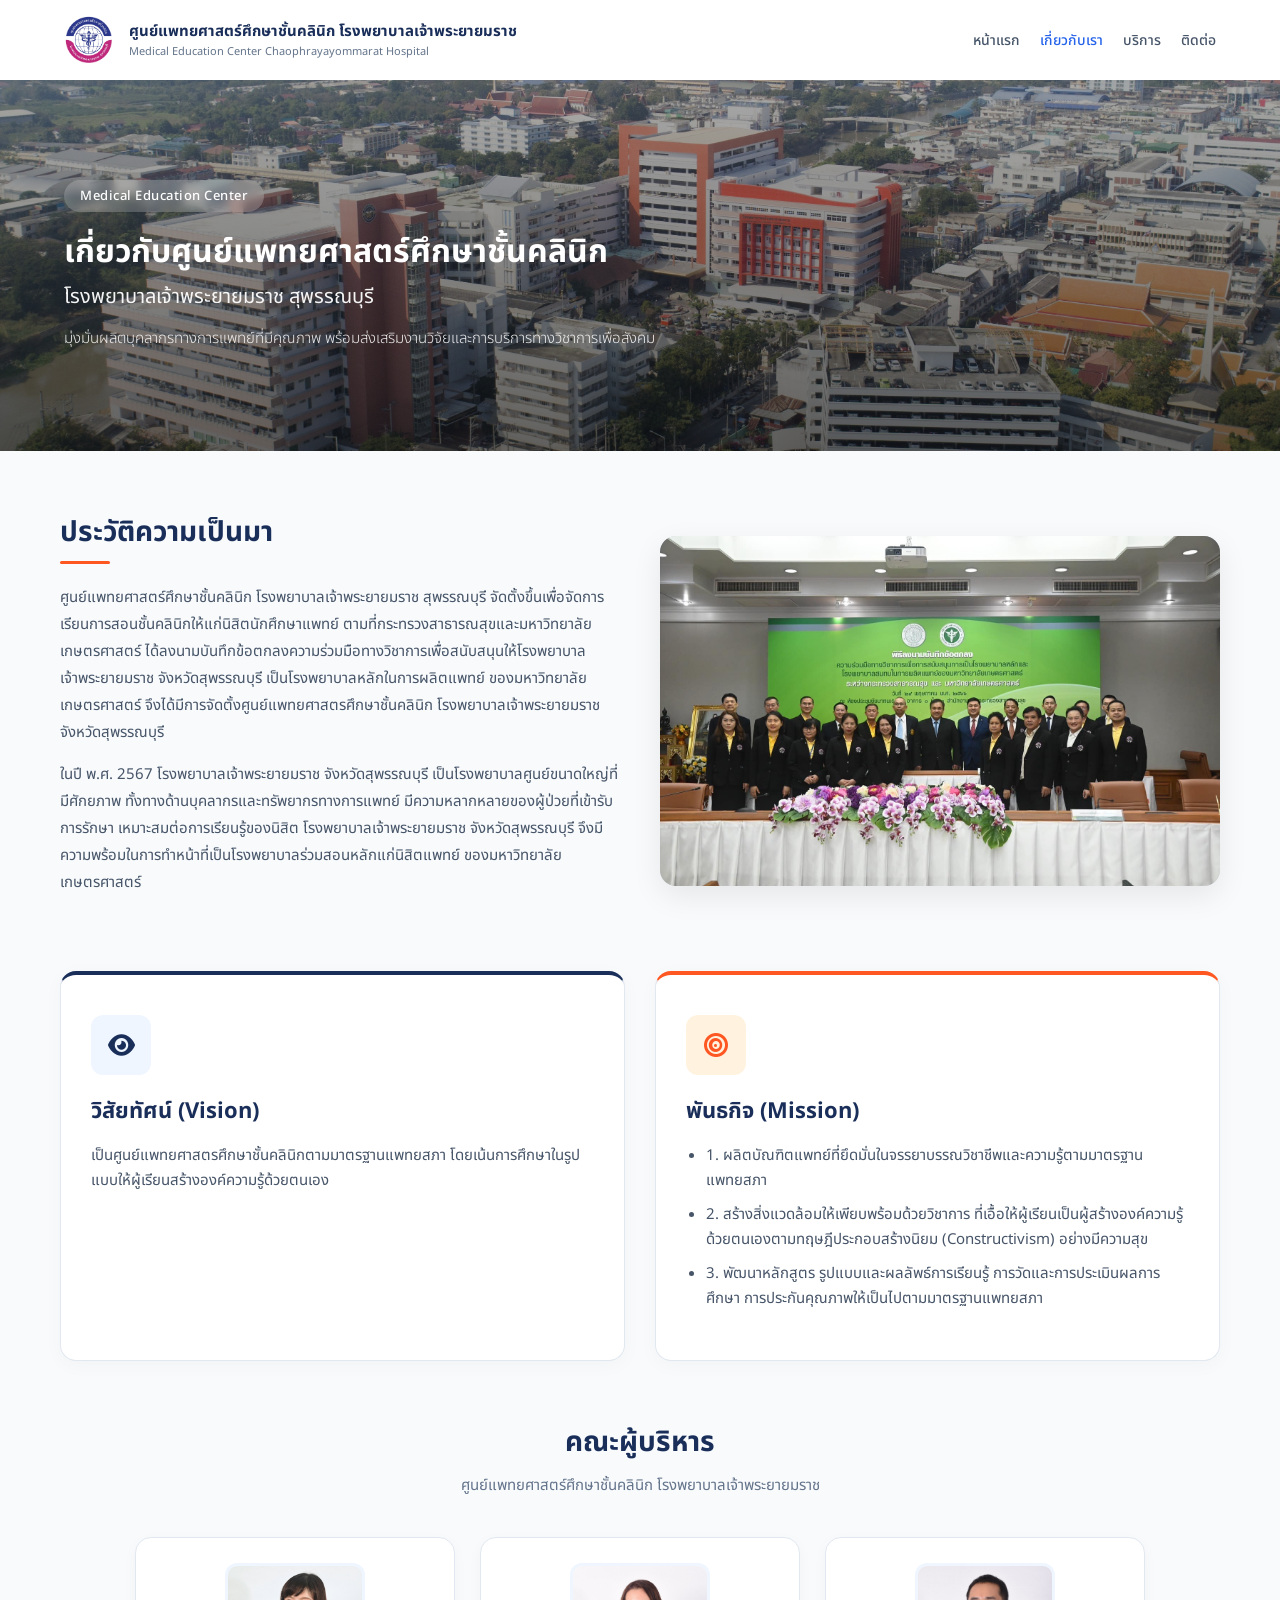
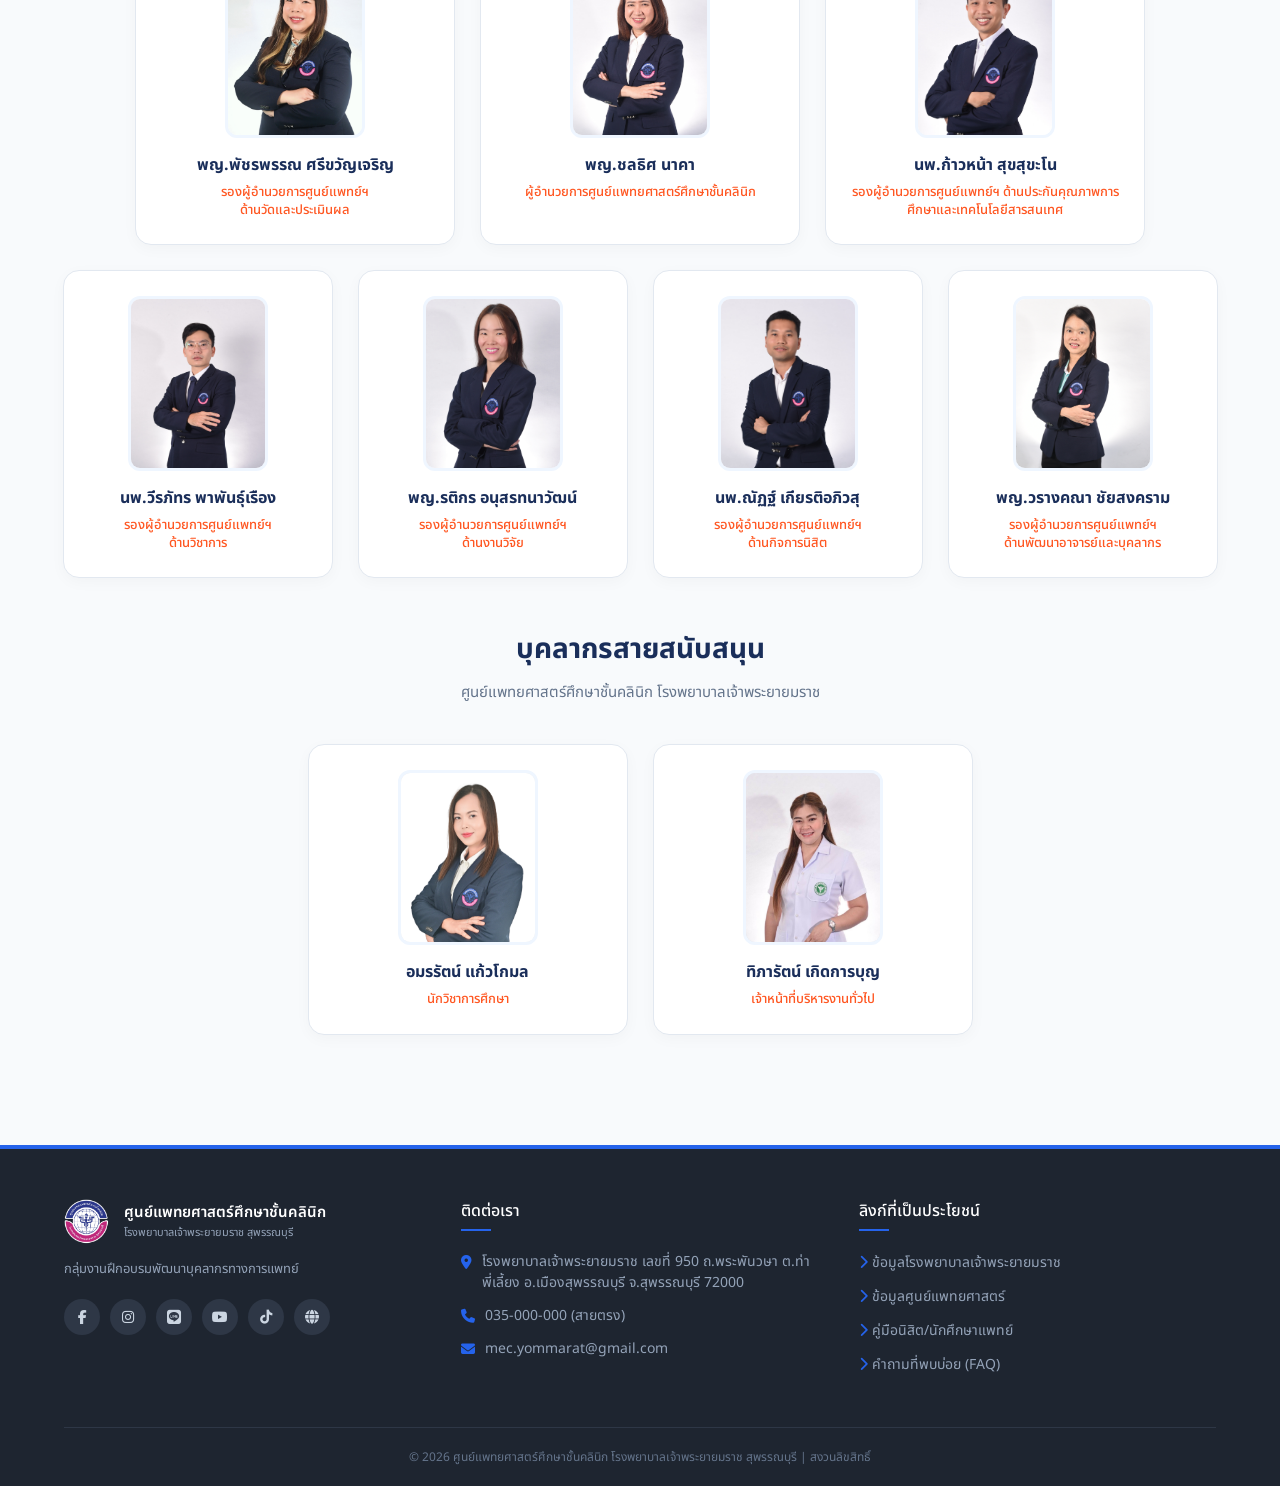
==== commit eb6240f8: "Update about.html" ====
--- a/about.html
+++ b/about.html
@@ -76,7 +76,7 @@
 
         /* --- Hero Section Styles --- */
         .hero {
-            background: linear-gradient(rgba(0, 0, 0, 0.3),rgba(0, 0, 0, 0.6)), url('bg-hero.jpg') no-repeat center center/cover;
+            background: linear-gradient(rgba(0, 0, 0, 0.3),rgba(0, 0, 0, 0.6)), url('bg-hero.JPG') no-repeat center center/cover;
             padding: 100px 5%;
             color: #ffffff;
             position: relative;
@@ -599,7 +599,7 @@
 
                 <div class="exec-card row-4">
                     <div class="exec-avatar">
-                        <img src="R.jpg" alt="พญ.รติกร อนุสรทนาวัฒน์">
+                        <img src="R.JPG" alt="พญ.รติกร อนุสรทนาวัฒน์">
                     </div>
                     <h4>พญ.รติกร อนุสรทนาวัฒน์</h4>
                     <p>รองผู้อำนวยการศูนย์แพทย์ฯ<br>ด้านงานวิจัย</p>
@@ -615,7 +615,7 @@
 
                 <div class="exec-card row-4">
                     <div class="exec-avatar">
-                        <img src="VR.jpg" alt="พญ.วรางคณา ชัยสงคราม">
+                        <img src="VR.JPG" alt="พญ.วรางคณา ชัยสงคราม">
                     </div>
                     <h4>พญ.วรางคณา ชัยสงคราม</h4>
                     <p>รองผู้อำนวยการศูนย์แพทย์ฯ<br>ด้านพัฒนาอาจารย์และบุคลากร</p>
@@ -706,4 +706,4 @@
     </footer>
 
 </body>
-</html>+</html>
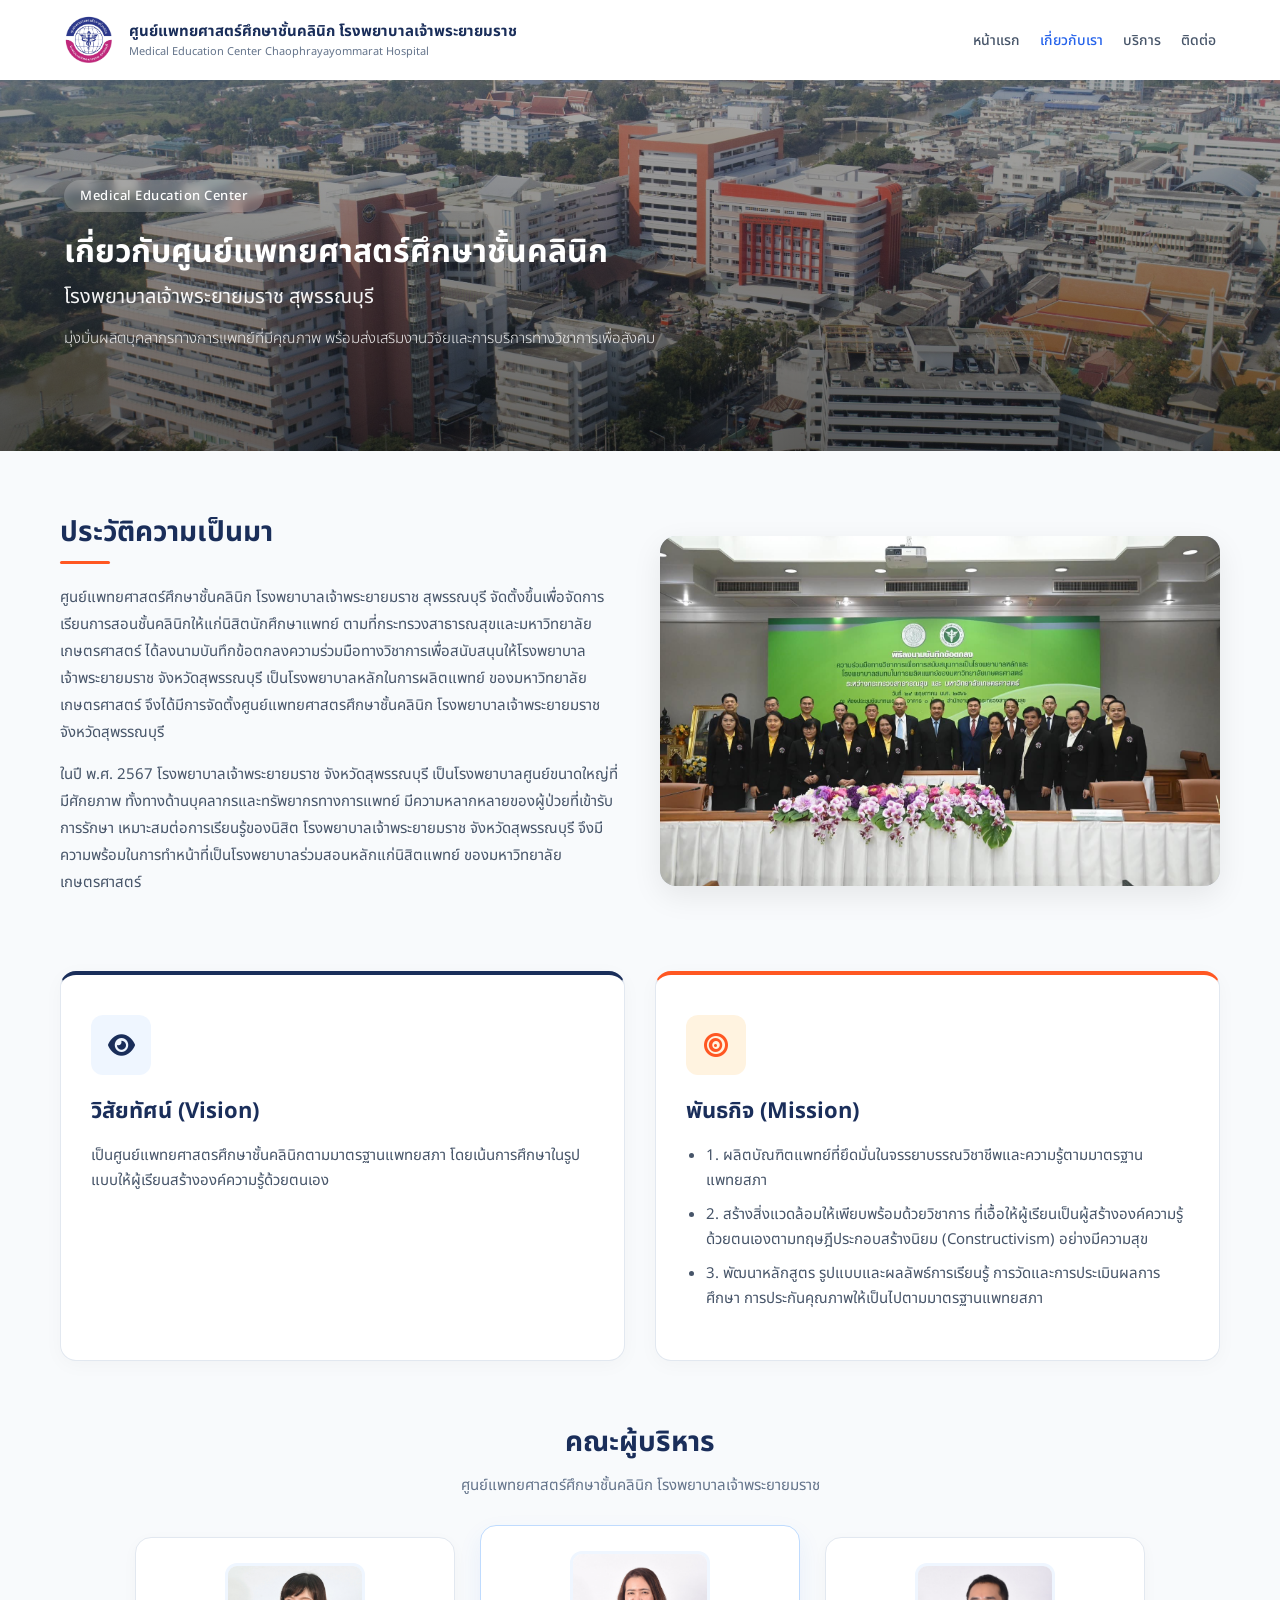
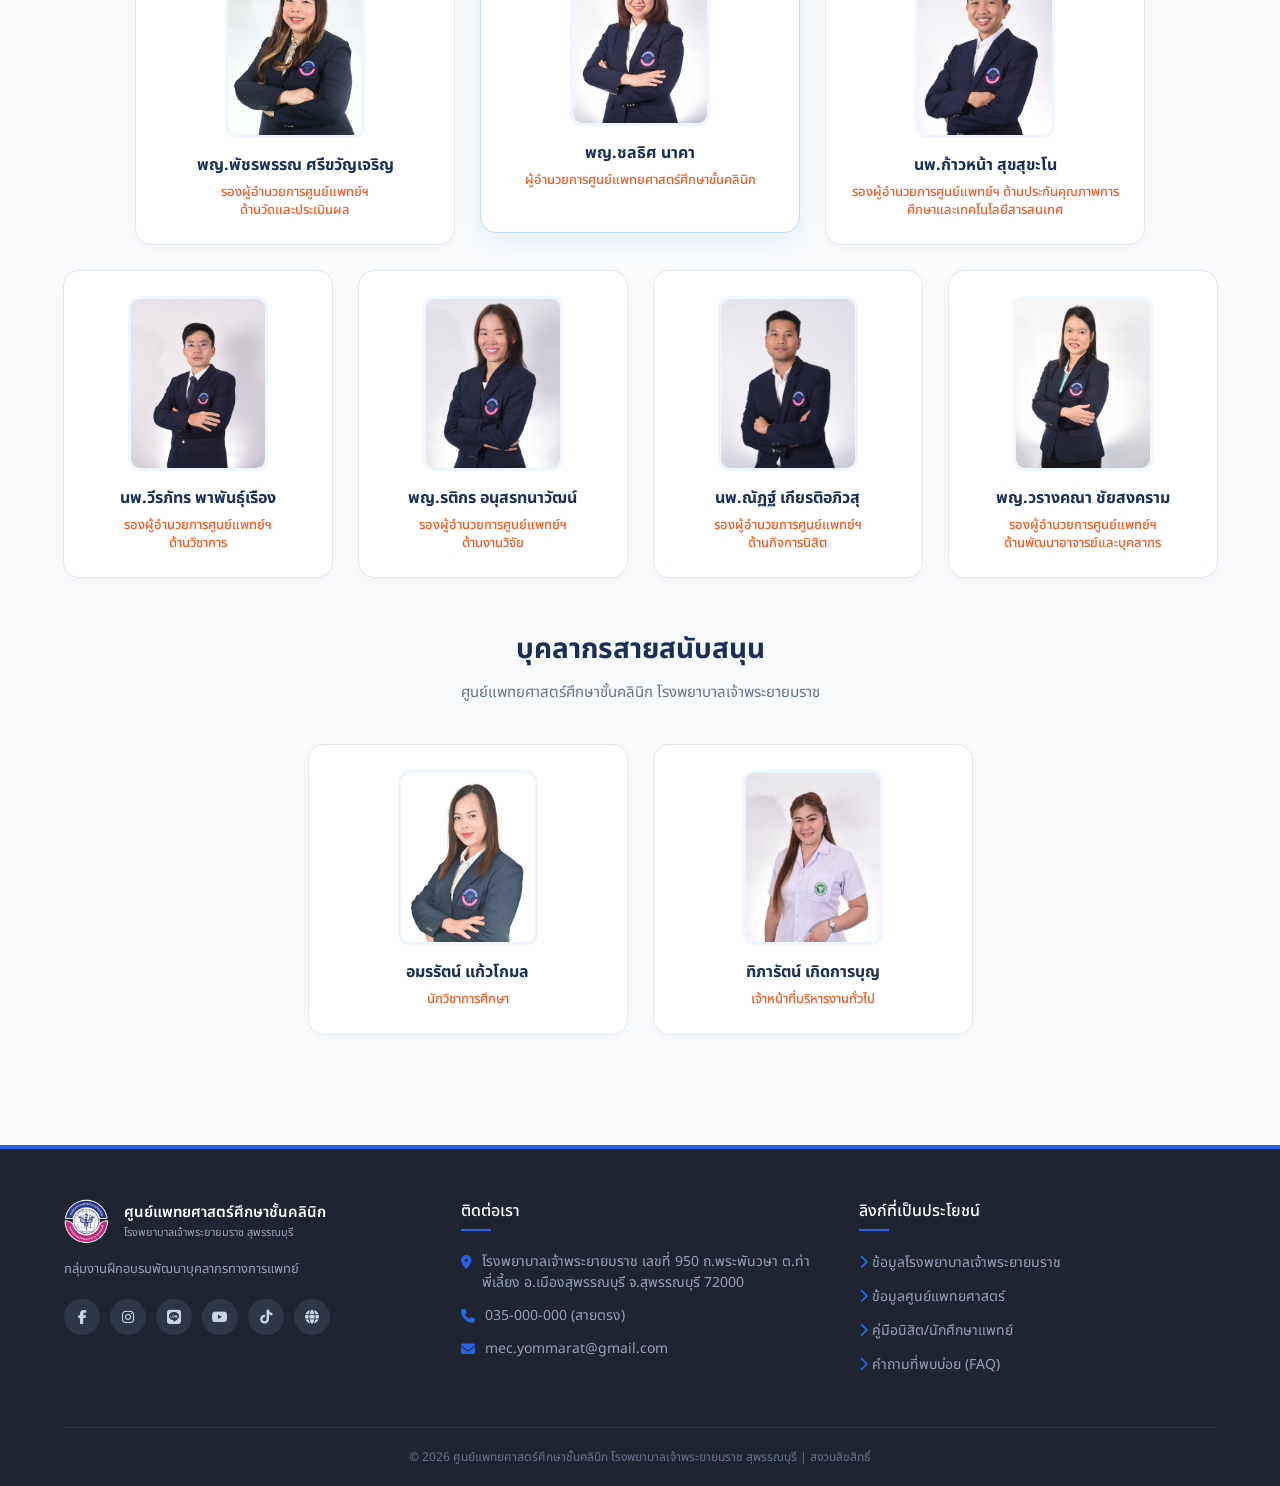
==== commit bdfd52e2: "Update about.html" ====
--- a/about.html
+++ b/about.html
@@ -246,7 +246,7 @@
             margin-bottom: 40px;
         }
 
-        /* Layout แถวผู้บริหารตามรูปภาพ */
+        /* Layout แถวผู้บริหาร */
         .exec-row {
             display: flex;
             justify-content: center;
@@ -261,7 +261,7 @@
             padding: 25px 15px;
             box-shadow: 0 4px 15px rgba(0,0,0,0.03);
             border: 1px solid #e2e8f0;
-            transition: transform 0.2s;
+            transition: transform 0.2s, box-shadow 0.2s;
             display: flex;
             flex-direction: column;
             align-items: center;
@@ -288,6 +288,27 @@
         .exec-card:hover {
             transform: translateY(-5px);
         }
+
+        /* การจัดลำดับและความเด่นของ ผอ. บนคอมพิวเตอร์ */
+        .exec-card.order-first {
+            order: 1;
+        }
+
+        .exec-card.leader-card {
+            order: 2;
+            transform: translateY(-12px); /* ลอยสูงขึ้นกว่า 2 คนข้างๆ */
+            border-color: #bfdbfe;
+            box-shadow: 0 10px 25px rgba(37, 99, 235, 0.08);
+        }
+
+        .exec-card.leader-card:hover {
+            transform: translateY(-17px);
+        }
+
+        .exec-card.order-last {
+            order: 3;
+        }
+
         .exec-avatar {
             width: 140px;
             height: 175px;
@@ -481,6 +502,18 @@
             .exec-card.row-3, .exec-card.row-4, .exec-card.row-2 {
                 width: 100%;
                 max-width: 100%;
+            }
+
+            /* บนมือถือ: ให้ ผอ. ขึ้นเป็นอันดับที่ 1 */
+            .exec-card.leader-card {
+                order: -1 !important;
+                transform: none; /* คืนตำแหน่งปกติในแนวดิ่ง */
+            }
+            .exec-card.order-first {
+                order: 2 !important;
+            }
+            .exec-card.order-last {
+                order: 3 !important;
             }
 
             .footer-container {
@@ -562,7 +595,7 @@
             
             <!-- แถวที่ 1: ผู้บริหารระดับสูง 3 ท่าน -->
             <div class="exec-row">
-                <div class="exec-card row-3">
+                <div class="exec-card row-3 order-first">
                     <div class="exec-avatar">
                         <img src="PCH.jpg" alt="พญ.พัชรพรรณ ศรีขวัญเจริญ">
                     </div>
@@ -570,7 +603,7 @@
                     <p>รองผู้อำนวยการศูนย์แพทย์ฯ<br>ด้านวัดและประเมินผล</p>
                 </div>
 
-                <div class="exec-card row-3">
+                <div class="exec-card row-3 leader-card">
                     <div class="exec-avatar">
                         <img src="P.JPG" alt="พญ.ชลธิศ นาคา">
                     </div>
@@ -578,7 +611,7 @@
                     <p>ผู้อำนวยการศูนย์แพทยศาสตร์ศึกษาชั้นคลินิก</p>
                 </div>
 
-                <div class="exec-card row-3">
+                <div class="exec-card row-3 order-last">
                     <div class="exec-avatar">
                         <img src="K.jpg" alt="นพ.ก้าวหน้า สุขสุขะโน">
                     </div>
